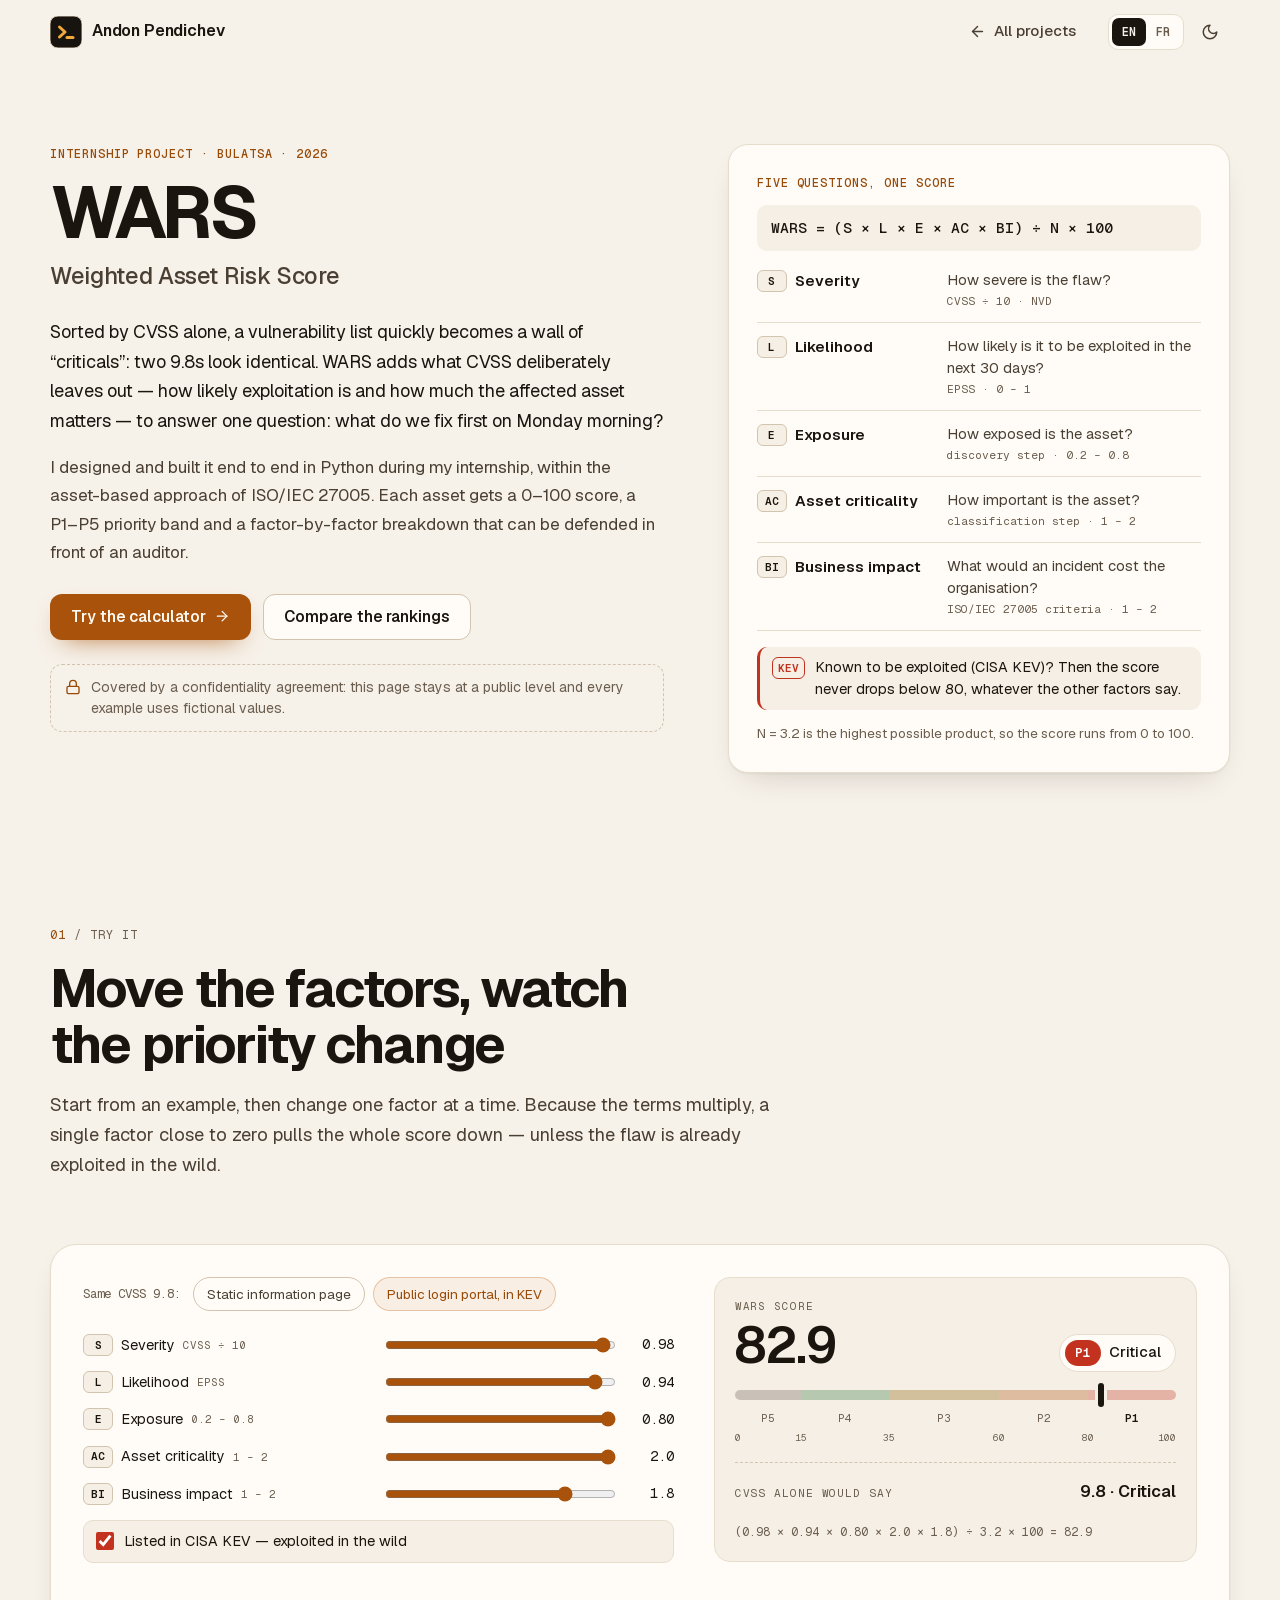
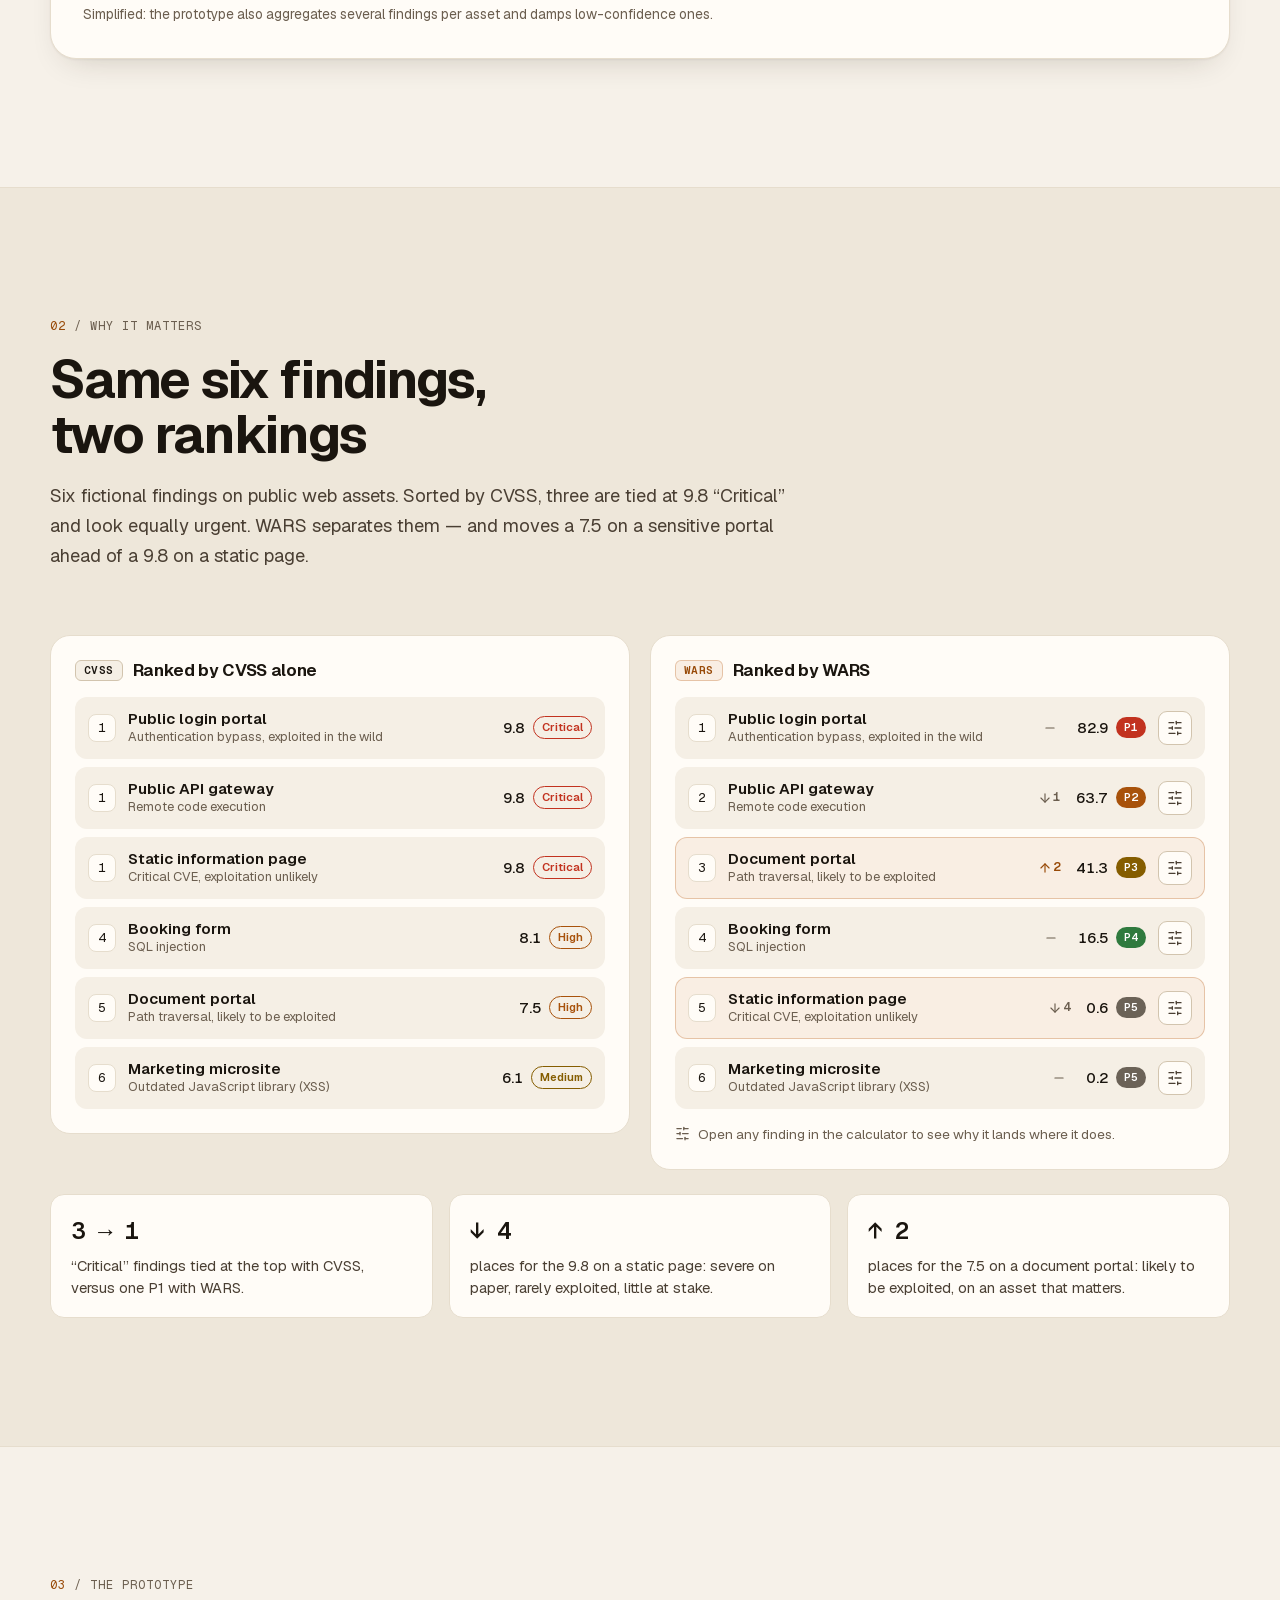
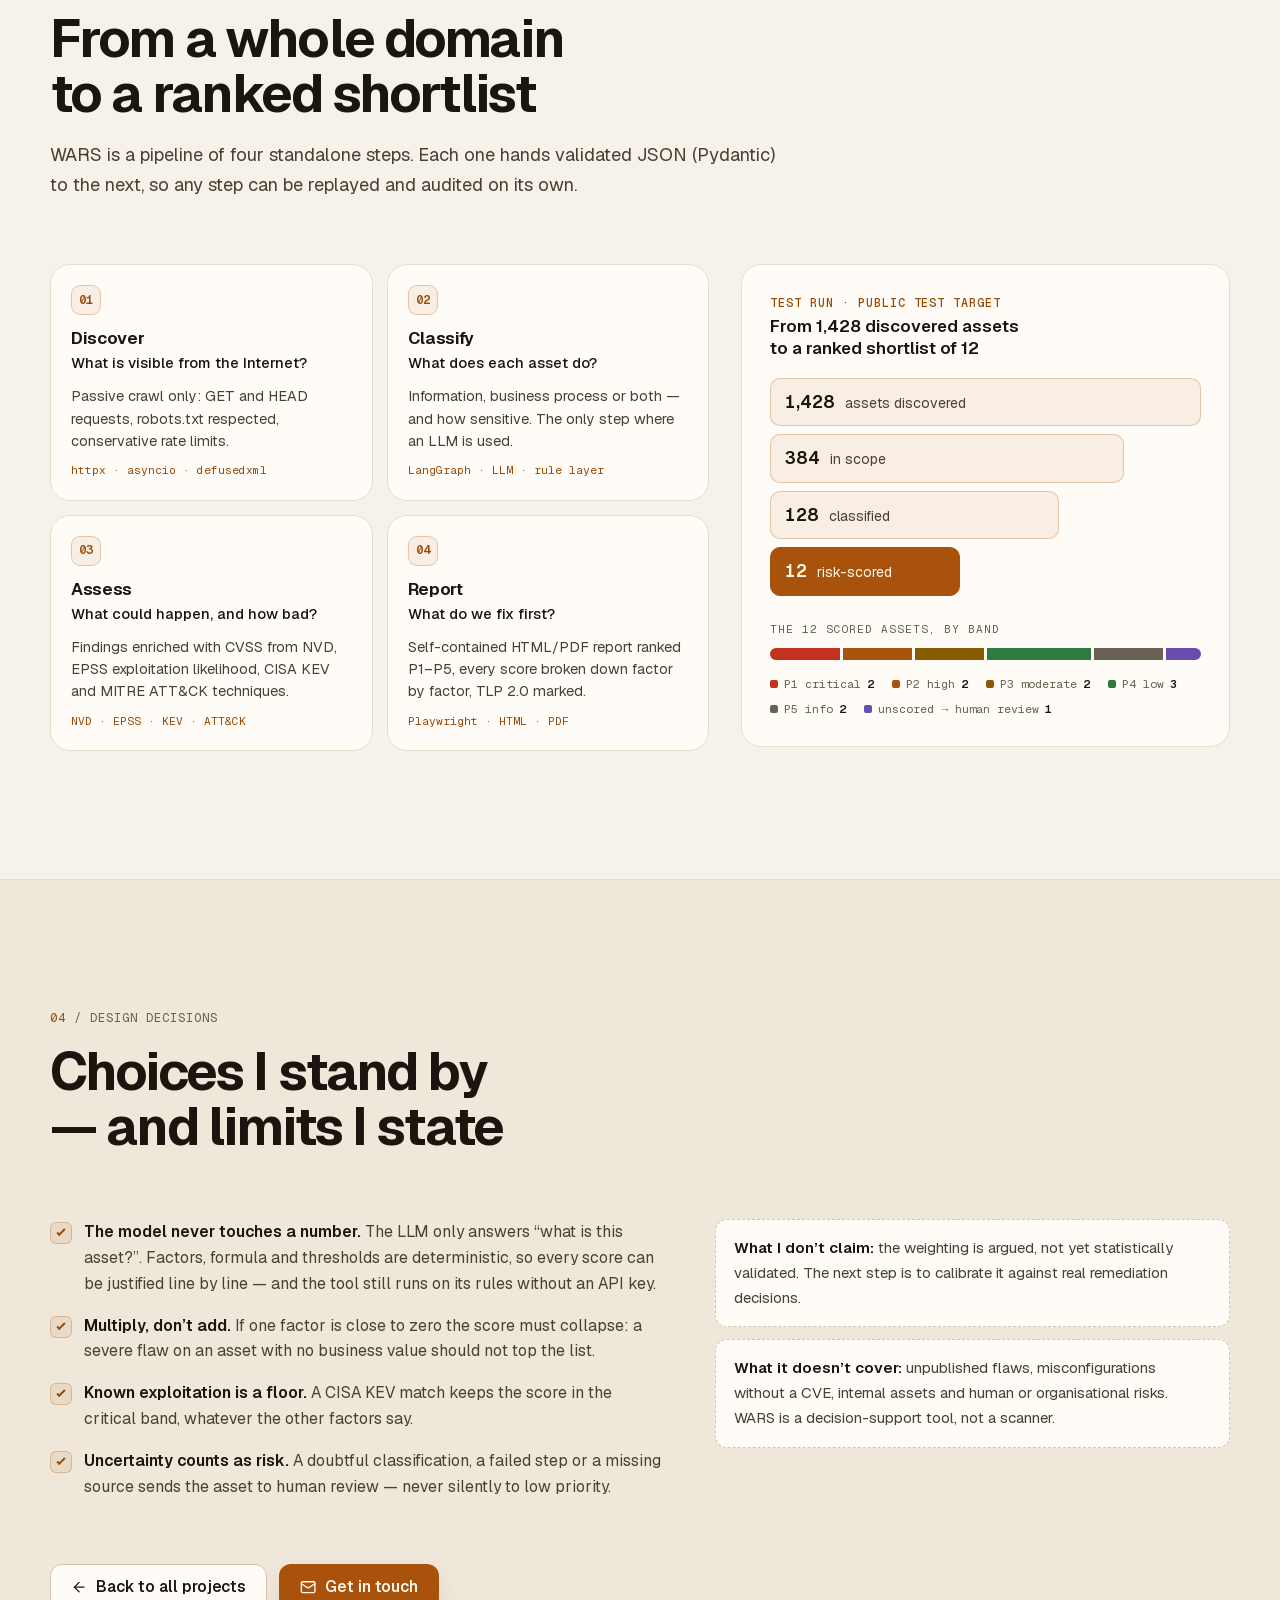
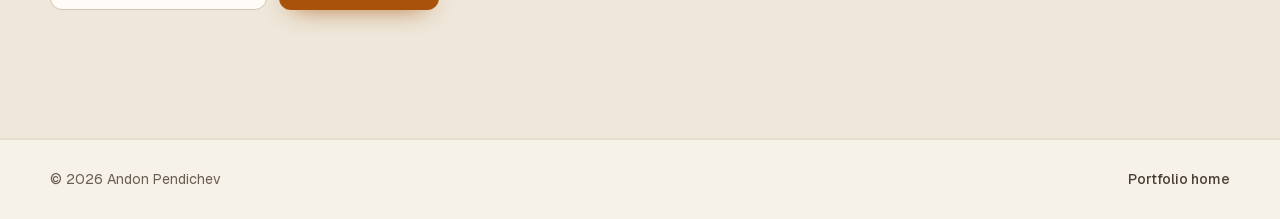
==== projects/wars/index.html @ cd7824d2 "Footer cleanup, archived first portfolio, interactive WARS demo - Footer: remove the "Hand-coded in " ====
<!DOCTYPE html>
<html lang="en">
<head>
  <meta charset="utf-8">
  <meta name="viewport" content="width=device-width, initial-scale=1">
  <meta http-equiv="Content-Security-Policy" content="default-src 'self'; script-src 'self'; style-src 'self'; img-src 'self' data:; font-src 'self'; connect-src 'self'; object-src 'none'; base-uri 'self'; form-action 'none'; upgrade-insecure-requests">
  <meta name="referrer" content="strict-origin-when-cross-origin">

  <title>WARS — Weighted Asset Risk Score · Andon Pendichev</title>
  <meta name="description" content="Interactive demo of WARS, a risk-based prioritisation prototype: CVSS, EPSS, CISA KEV and asset context combined into one 0–100 score and a P1–P5 priority.">
  <meta name="author" content="Andon Pendichev">
  <link rel="canonical" href="https://pendichev.github.io/Portfolio/projects/wars/">

  <meta property="og:type" content="website">
  <meta property="og:title" content="WARS — Weighted Asset Risk Score">
  <meta property="og:description" content="Which vulnerability do we fix first? Try the scoring model behind WARS, a risk-based prioritisation prototype.">
  <meta property="og:url" content="https://pendichev.github.io/Portfolio/projects/wars/">
  <meta property="og:image" content="https://pendichev.github.io/Portfolio/assets/img/og-image.jpg">
  <meta name="twitter:card" content="summary_large_image">

  <meta name="theme-color" content="#f6f1e9" media="(prefers-color-scheme: light)">
  <meta name="theme-color" content="#0e0c0a" media="(prefers-color-scheme: dark)">
  <link rel="icon" href="../../assets/img/favicon.svg" type="image/svg+xml">
  <link rel="icon" href="../../assets/img/favicon.ico" sizes="32x32">
  <link rel="apple-touch-icon" href="../../assets/img/apple-touch-icon.png">

  <link rel="preload" href="../../assets/fonts/geist-latin.woff2" as="font" type="font/woff2" crossorigin>
  <link rel="preload" href="../../assets/fonts/geist-mono-latin.woff2" as="font" type="font/woff2" crossorigin>
  <link rel="stylesheet" href="../../assets/css/main.css">
  <link rel="stylesheet" href="wars.css">

  <script src="../../assets/js/boot.js"></script>
  <script src="i18n.js" defer></script>
  <script src="wars.js" defer></script>
</head>
<body>
  <!-- Icon sprite (Lucide icons, ISC licence) -->
  <svg class="sprite" xmlns="http://www.w3.org/2000/svg" aria-hidden="true" focusable="false">
    <symbol id="i-arrow-left" viewBox="0 0 24 24"><path d="m12 19-7-7 7-7"/><path d="M19 12H5"/></symbol>
    <symbol id="i-arrow-right" viewBox="0 0 24 24"><path d="M5 12h14"/><path d="m12 5 7 7-7 7"/></symbol>
    <symbol id="i-arrow-up" viewBox="0 0 24 24"><path d="m5 12 7-7 7 7"/><path d="M12 19V5"/></symbol>
    <symbol id="i-arrow-down" viewBox="0 0 24 24"><path d="M12 5v14"/><path d="m19 12-7 7-7-7"/></symbol>
    <symbol id="i-minus" viewBox="0 0 24 24"><path d="M5 12h14"/></symbol>
    <symbol id="i-sun" viewBox="0 0 24 24"><circle cx="12" cy="12" r="4"/><path d="M12 2v2"/><path d="M12 20v2"/><path d="m4.93 4.93 1.41 1.41"/><path d="m17.66 17.66 1.41 1.41"/><path d="M2 12h2"/><path d="M20 12h2"/><path d="m6.34 17.66-1.41 1.41"/><path d="m19.07 4.93-1.41 1.41"/></symbol>
    <symbol id="i-moon" viewBox="0 0 24 24"><path d="M12 3a6 6 0 0 0 9 9 9 9 0 1 1-9-9Z"/></symbol>
    <symbol id="i-lock" viewBox="0 0 24 24"><rect width="18" height="11" x="3" y="11" rx="2"/><path d="M7 11V7a5 5 0 0 1 10 0v4"/></symbol>
    <symbol id="i-sliders" viewBox="0 0 24 24"><path d="M21 4h-7"/><path d="M10 4H3"/><path d="M21 12h-9"/><path d="M8 12H3"/><path d="M21 20h-5"/><path d="M12 20H3"/><path d="M14 2v4"/><path d="M8 10v4"/><path d="M16 18v4"/></symbol>
    <symbol id="i-mail" viewBox="0 0 24 24"><rect width="20" height="16" x="2" y="4" rx="2"/><path d="m22 7-8.97 5.7a1.94 1.94 0 0 1-2.06 0L2 7"/></symbol>
  </svg>

  <a class="skip-link" href="#main" data-i18n="a11y.skip">Skip to content</a>

  <header class="site-header" id="site-header">
    <div class="container header__inner">
      <a class="brand" href="../../" aria-label="Andon Pendichev — portfolio home" data-i18n-attr="aria-label:brand.aria">
        <svg class="brand__mark" viewBox="0 0 64 64" aria-hidden="true" focusable="false"><rect width="64" height="64" rx="16"/><path d="m19 22 11 10-11 10"/><path d="M34 43h12"/></svg>
        <span class="brand__name">Andon Pendichev</span>
      </a>
      <a class="back-link" href="../../#projects"><svg class="icon" aria-hidden="true"><use href="#i-arrow-left"/></svg><span data-i18n="nav.back">All projects</span></a>
      <div class="header__tools">
        <div class="lang-switch" role="group" aria-label="Language" data-i18n-attr="aria-label:tools.language">
          <button type="button" class="lang-switch__btn" data-set-lang="en" aria-pressed="true" lang="en" title="English">EN</button>
          <button type="button" class="lang-switch__btn" data-set-lang="fr" aria-pressed="false" lang="fr" title="Français">FR</button>
        </div>
        <button type="button" class="icon-btn theme-toggle" id="theme-toggle" aria-pressed="true" aria-label="Dark theme" data-i18n-attr="aria-label:tools.theme;title:tools.theme" title="Dark theme">
          <svg class="icon icon--sun" aria-hidden="true"><use href="#i-sun"/></svg>
          <svg class="icon icon--moon" aria-hidden="true"><use href="#i-moon"/></svg>
        </button>
      </div>
    </div>
  </header>

  <main id="main">

    <!-- ============================== INTRO ============================== -->
    <section class="w-hero" aria-labelledby="w-title">
      <div class="container w-hero__grid">
        <div class="w-hero__copy">
          <p class="w-kicker mono" data-i18n="hero.kicker">Internship project · BULATSA · 2026</p>
          <h1 class="w-hero__title" id="w-title">WARS <span class="w-hero__sub" data-i18n="hero.sub">Weighted Asset Risk Score</span></h1>
          <p class="w-hero__lead" data-i18n="hero.lead">Sorted by CVSS alone, a vulnerability list quickly becomes a wall of “criticals”: two 9.8s look identical. WARS adds what CVSS deliberately leaves out — how likely exploitation is and how much the affected asset matters — to answer one question: what do we fix first on Monday morning?</p>
          <p data-i18n="hero.text">I designed and built it end to end in Python during my internship, within the asset-based approach of ISO/IEC 27005. Each asset gets a 0–100 score, a P1–P5 priority band and a factor-by-factor breakdown that can be defended in front of an auditor.</p>
          <div class="w-hero__actions">
            <a class="btn btn--primary" href="#calculator"><span data-i18n="hero.cta1">Try the calculator</span><svg class="icon" aria-hidden="true"><use href="#i-arrow-right"/></svg></a>
            <a class="btn btn--ghost" href="#compare"><span data-i18n="hero.cta2">Compare the rankings</span></a>
          </div>
          <p class="w-note"><svg class="icon" aria-hidden="true"><use href="#i-lock"/></svg><span data-i18n="hero.note">Covered by a confidentiality agreement: this page stays at a public level and every example uses fictional values.</span></p>
        </div>

        <aside class="formula" aria-labelledby="formula-title">
          <p class="w-kicker mono" data-i18n="formula.kicker">Five questions, one score</p>
          <h2 class="formula__title" id="formula-title"><span class="mono">WARS = (S × L × E × AC × BI) ÷ N × 100</span></h2>
          <dl class="factors">
            <div class="factor"><dt><b class="mono">S</b> <span data-i18n="f.s">Severity</span></dt><dd><span data-i18n="f.s.q">How severe is the flaw?</span> <small class="mono" data-i18n="f.s.src">CVSS ÷ 10 · NVD</small></dd></div>
            <div class="factor"><dt><b class="mono">L</b> <span data-i18n="f.l">Likelihood</span></dt><dd><span data-i18n="f.l.q">How likely is it to be exploited in the next 30 days?</span> <small class="mono" data-i18n="f.l.src">EPSS · 0 – 1</small></dd></div>
            <div class="factor"><dt><b class="mono">E</b> <span data-i18n="f.e">Exposure</span></dt><dd><span data-i18n="f.e.q">How exposed is the asset?</span> <small class="mono" data-i18n="f.e.src">discovery step · 0.2 – 0.8</small></dd></div>
            <div class="factor"><dt><b class="mono">AC</b> <span data-i18n="f.ac">Asset criticality</span></dt><dd><span data-i18n="f.ac.q">How important is the asset?</span> <small class="mono" data-i18n="f.ac.src">classification step · 1 – 2</small></dd></div>
            <div class="factor"><dt><b class="mono">BI</b> <span data-i18n="f.bi">Business impact</span></dt><dd><span data-i18n="f.bi.q">What would an incident cost the organisation?</span> <small class="mono" data-i18n="f.bi.src">ISO/IEC 27005 criteria · 1 – 2</small></dd></div>
          </dl>
          <p class="formula__kev"><b class="mono">KEV</b> <span data-i18n="formula.kev">Known to be exploited (CISA KEV)? Then the score never drops below 80, whatever the other factors say.</span></p>
          <p class="formula__n" data-i18n="formula.n">N = 3.2 is the highest possible product, so the score runs from 0 to 100.</p>
        </aside>
      </div>
    </section>

    <!-- ============================== CALCULATOR ============================== -->
    <section class="section" id="calculator" aria-labelledby="calc-title">
      <div class="container">
        <header class="section-head">
          <p class="section-head__index mono"><span>01</span> / <span data-i18n="calc.index">Try it</span></p>
          <h2 class="section-head__title" id="calc-title" data-i18n="calc.title">Move the factors, watch the priority change</h2>
          <p class="section-head__lead" data-i18n="calc.lead">Start from an example, then change one factor at a time. Because the terms multiply, a single factor close to zero pulls the whole score down — unless the flaw is already exploited in the wild.</p>
        </header>

        <form class="calc" id="wars-calc" aria-labelledby="calc-title">
          <div class="calc__inputs">
            <div class="calc__presets" role="group" aria-label="Examples" data-i18n-attr="aria-label:calc.presets">
              <span class="calc__presets-label mono" data-i18n="calc.same">Same CVSS 9.8:</span>
              <button type="button" class="preset" data-preset="static" aria-pressed="false" data-i18n="calc.preset1">Static information page</button>
              <button type="button" class="preset" data-preset="portal" aria-pressed="true" data-i18n="calc.preset2">Public login portal, in KEV</button>
            </div>

            <div class="calc__rows">
              <div class="calc__row">
                <label for="f-s"><b class="mono">S</b> <span data-i18n="f.s">Severity</span> <small class="mono" data-i18n="calc.s.hint">CVSS ÷ 10</small></label>
                <input type="range" id="f-s" name="s" min="0" max="1" step="0.01" value="0.98">
                <output class="mono" for="f-s" id="o-s">0.98</output>
              </div>
              <div class="calc__row">
                <label for="f-l"><b class="mono">L</b> <span data-i18n="f.l">Likelihood</span> <small class="mono">EPSS</small></label>
                <input type="range" id="f-l" name="l" min="0" max="1" step="0.01" value="0.94">
                <output class="mono" for="f-l" id="o-l">0.94</output>
              </div>
              <div class="calc__row">
                <label for="f-e"><b class="mono">E</b> <span data-i18n="f.e">Exposure</span> <small class="mono" data-i18n="calc.e.hint">0.2 – 0.8</small></label>
                <input type="range" id="f-e" name="e" min="0.2" max="0.8" step="0.05" value="0.8">
                <output class="mono" for="f-e" id="o-e">0.80</output>
              </div>
              <div class="calc__row">
                <label for="f-ac"><b class="mono">AC</b> <span data-i18n="f.ac">Asset criticality</span> <small class="mono">1 – 2</small></label>
                <input type="range" id="f-ac" name="ac" min="1" max="2" step="0.1" value="2">
                <output class="mono" for="f-ac" id="o-ac">2.0</output>
              </div>
              <div class="calc__row">
                <label for="f-bi"><b class="mono">BI</b> <span data-i18n="f.bi">Business impact</span> <small class="mono">1 – 2</small></label>
                <input type="range" id="f-bi" name="bi" min="1" max="2" step="0.1" value="1.8">
                <output class="mono" for="f-bi" id="o-bi">1.8</output>
              </div>
              <label class="calc__kev" for="f-kev">
                <input type="checkbox" id="f-kev" name="kev" checked>
                <span data-i18n="calc.kev">Listed in CISA KEV — exploited in the wild</span>
              </label>
            </div>
          </div>

          <div class="calc__result" data-band="p1" id="calc-result">
            <div class="calc__top">
              <div class="calc__score">
                <span class="mono" data-i18n="calc.score">WARS score</span>
                <output class="calc__value" id="wars-score" for="f-s f-l f-e f-ac f-bi f-kev">82.9</output>
              </div>
              <div class="calc__band"><strong class="mono" id="wars-band">P1</strong><span id="wars-band-name">Critical</span></div>
            </div>

            <div class="scale" aria-hidden="true">
              <div class="scale__track">
                <span class="scale__zone scale__zone--p5"></span><span class="scale__zone scale__zone--p4"></span><span class="scale__zone scale__zone--p3"></span><span class="scale__zone scale__zone--p2"></span><span class="scale__zone scale__zone--p1"></span>
                <span class="scale__marker" id="wars-marker"></span>
              </div>
              <div class="scale__labels mono">
                <span class="scale__label scale__label--p5">P5</span><span class="scale__label scale__label--p4">P4</span><span class="scale__label scale__label--p3">P3</span><span class="scale__label scale__label--p2">P2</span><span class="scale__label scale__label--p1">P1</span>
              </div>
              <div class="scale__ticks mono"><span>0</span><span>15</span><span>35</span><span>60</span><span>80</span><span>100</span></div>
            </div>

            <p class="calc__floor" id="kev-floor" hidden><b class="mono">KEV</b> <span data-i18n="calc.floor">Known exploitation sets a floor: without it, this finding would score <span class="mono" id="wars-raw">0.6</span>.</span></p>

            <div class="calc__cvss">
              <p class="calc__cvss-label mono" data-i18n="calc.cvss">CVSS alone would say</p>
              <p class="calc__cvss-value"><span class="num" id="cvss-value">9.8</span> · <span id="cvss-sev">Critical</span></p>
            </div>

            <p class="calc__formula mono" id="wars-product">(0.98 × 0.94 × 0.80 × 2.0 × 1.8) ÷ 3.2 × 100</p>
          </div>
          <p class="calc__note" data-i18n="calc.note">Simplified: the prototype also aggregates several findings per asset and damps low-confidence ones.</p>
          <p class="visually-hidden" role="status" id="calc-status"></p>
        </form>
      </div>
    </section>

    <!-- ============================== COMPARISON ============================== -->
    <section class="section section--alt" id="compare" aria-labelledby="compare-title">
      <div class="container">
        <header class="section-head">
          <p class="section-head__index mono"><span>02</span> / <span data-i18n="compare.index">Why it matters</span></p>
          <h2 class="section-head__title" id="compare-title" data-i18n="compare.title">Same six findings, two rankings</h2>
          <p class="section-head__lead" data-i18n="compare.lead">Six fictional findings on public web assets. Sorted by CVSS, three are tied at 9.8 “Critical” and look equally urgent. WARS separates them — and moves a 7.5 on a sensitive portal ahead of a 9.8 on a static page.</p>
        </header>

        <div class="compare">
          <div class="rank">
            <h3 class="rank__title"><span class="mono">CVSS</span> <span data-i18n="compare.cvss">Ranked by CVSS alone</span></h3>
            <ol class="rank__list">
              <li class="rank__item"><span class="rank__pos mono">1</span><span class="rank__name"><b data-i18n="x1.asset">Public login portal</b><small data-i18n="x1.flaw">Authentication bypass, exploited in the wild</small></span><span class="rank__val"><span class="num" data-num="9.8">9.8</span> <span class="sev sev--critical" data-i18n="sev.critical">Critical</span></span></li>
              <li class="rank__item"><span class="rank__pos mono">1</span><span class="rank__name"><b data-i18n="x2.asset">Public API gateway</b><small data-i18n="x2.flaw">Remote code execution</small></span><span class="rank__val"><span class="num" data-num="9.8">9.8</span> <span class="sev sev--critical" data-i18n="sev.critical">Critical</span></span></li>
              <li class="rank__item"><span class="rank__pos mono">1</span><span class="rank__name"><b data-i18n="x3.asset">Static information page</b><small data-i18n="x3.flaw">Critical CVE, exploitation unlikely</small></span><span class="rank__val"><span class="num" data-num="9.8">9.8</span> <span class="sev sev--critical" data-i18n="sev.critical">Critical</span></span></li>
              <li class="rank__item"><span class="rank__pos mono">4</span><span class="rank__name"><b data-i18n="x5.asset">Booking form</b><small data-i18n="x5.flaw">SQL injection</small></span><span class="rank__val"><span class="num" data-num="8.1">8.1</span> <span class="sev sev--high" data-i18n="sev.high">High</span></span></li>
              <li class="rank__item"><span class="rank__pos mono">5</span><span class="rank__name"><b data-i18n="x4.asset">Document portal</b><small data-i18n="x4.flaw">Path traversal, likely to be exploited</small></span><span class="rank__val"><span class="num" data-num="7.5">7.5</span> <span class="sev sev--high" data-i18n="sev.high">High</span></span></li>
              <li class="rank__item"><span class="rank__pos mono">6</span><span class="rank__name"><b data-i18n="x6.asset">Marketing microsite</b><small data-i18n="x6.flaw">Outdated JavaScript library (XSS)</small></span><span class="rank__val"><span class="num" data-num="6.1">6.1</span> <span class="sev sev--medium" data-i18n="sev.medium">Medium</span></span></li>
            </ol>
          </div>

          <div class="rank rank--wars">
            <h3 class="rank__title"><span class="mono">WARS</span> <span data-i18n="compare.wars">Ranked by WARS</span></h3>
            <ol class="rank__list">
              <li class="rank__item">
                <span class="rank__pos mono">1</span>
                <span class="rank__name"><b data-i18n="x1.asset">Public login portal</b><small data-i18n="x1.flaw">Authentication bypass, exploited in the wild</small></span>
                <span class="move move--same" role="img" aria-label="Same rank as with CVSS" data-i18n-attr="aria-label:move.same"><svg class="icon" aria-hidden="true"><use href="#i-minus"/></svg></span>
                <span class="rank__val"><span class="num" data-num="82.9">82.9</span> <span class="band band--p1">P1</span></span>
                <button type="button" class="try" data-example="x1" data-s="0.98" data-l="0.94" data-e="0.8" data-ac="2" data-bi="1.8" data-kev="true" aria-label="Load “Public login portal” into the calculator" data-i18n-attr="aria-label:x1.try"><svg class="icon" aria-hidden="true"><use href="#i-sliders"/></svg></button>
              </li>
              <li class="rank__item">
                <span class="rank__pos mono">2</span>
                <span class="rank__name"><b data-i18n="x2.asset">Public API gateway</b><small data-i18n="x2.flaw">Remote code execution</small></span>
                <span class="move move--down" role="img" aria-label="Down 1 place" data-i18n-attr="aria-label:move.down1"><svg class="icon" aria-hidden="true"><use href="#i-arrow-down"/></svg>1</span>
                <span class="rank__val"><span class="num" data-num="63.7">63.7</span> <span class="band band--p2">P2</span></span>
                <button type="button" class="try" data-example="x2" data-s="0.98" data-l="0.85" data-e="0.8" data-ac="1.8" data-bi="1.7" data-kev="false" aria-label="Load “Public API gateway” into the calculator" data-i18n-attr="aria-label:x2.try"><svg class="icon" aria-hidden="true"><use href="#i-sliders"/></svg></button>
              </li>
              <li class="rank__item rank__item--up">
                <span class="rank__pos mono">3</span>
                <span class="rank__name"><b data-i18n="x4.asset">Document portal</b><small data-i18n="x4.flaw">Path traversal, likely to be exploited</small></span>
                <span class="move move--up" role="img" aria-label="Up 2 places" data-i18n-attr="aria-label:move.up2"><svg class="icon" aria-hidden="true"><use href="#i-arrow-up"/></svg>2</span>
                <span class="rank__val"><span class="num" data-num="41.3">41.3</span> <span class="band band--p3">P3</span></span>
                <button type="button" class="try" data-example="x4" data-s="0.75" data-l="0.72" data-e="0.8" data-ac="1.8" data-bi="1.7" data-kev="false" aria-label="Load “Document portal” into the calculator" data-i18n-attr="aria-label:x4.try"><svg class="icon" aria-hidden="true"><use href="#i-sliders"/></svg></button>
              </li>
              <li class="rank__item">
                <span class="rank__pos mono">4</span>
                <span class="rank__name"><b data-i18n="x5.asset">Booking form</b><small data-i18n="x5.flaw">SQL injection</small></span>
                <span class="move move--same" role="img" aria-label="Same rank as with CVSS" data-i18n-attr="aria-label:move.same"><svg class="icon" aria-hidden="true"><use href="#i-minus"/></svg></span>
                <span class="rank__val"><span class="num" data-num="16.5">16.5</span> <span class="band band--p4">P4</span></span>
                <button type="button" class="try" data-example="x5" data-s="0.81" data-l="0.4" data-e="0.6" data-ac="1.7" data-bi="1.6" data-kev="false" aria-label="Load “Booking form” into the calculator" data-i18n-attr="aria-label:x5.try"><svg class="icon" aria-hidden="true"><use href="#i-sliders"/></svg></button>
              </li>
              <li class="rank__item rank__item--down">
                <span class="rank__pos mono">5</span>
                <span class="rank__name"><b data-i18n="x3.asset">Static information page</b><small data-i18n="x3.flaw">Critical CVE, exploitation unlikely</small></span>
                <span class="move move--down" role="img" aria-label="Down 4 places" data-i18n-attr="aria-label:move.down4"><svg class="icon" aria-hidden="true"><use href="#i-arrow-down"/></svg>4</span>
                <span class="rank__val"><span class="num" data-num="0.6">0.6</span> <span class="band band--p5">P5</span></span>
                <button type="button" class="try" data-example="x3" data-s="0.98" data-l="0.05" data-e="0.4" data-ac="1" data-bi="1" data-kev="false" aria-label="Load “Static information page” into the calculator" data-i18n-attr="aria-label:x3.try"><svg class="icon" aria-hidden="true"><use href="#i-sliders"/></svg></button>
              </li>
              <li class="rank__item">
                <span class="rank__pos mono">6</span>
                <span class="rank__name"><b data-i18n="x6.asset">Marketing microsite</b><small data-i18n="x6.flaw">Outdated JavaScript library (XSS)</small></span>
                <span class="move move--same" role="img" aria-label="Same rank as with CVSS" data-i18n-attr="aria-label:move.same"><svg class="icon" aria-hidden="true"><use href="#i-minus"/></svg></span>
                <span class="rank__val"><span class="num" data-num="0.2">0.2</span> <span class="band band--p5">P5</span></span>
                <button type="button" class="try" data-example="x6" data-s="0.61" data-l="0.02" data-e="0.4" data-ac="1" data-bi="1.1" data-kev="false" aria-label="Load “Marketing microsite” into the calculator" data-i18n-attr="aria-label:x6.try"><svg class="icon" aria-hidden="true"><use href="#i-sliders"/></svg></button>
              </li>
            </ol>
            <p class="rank__hint"><svg class="icon" aria-hidden="true"><use href="#i-sliders"/></svg><span data-i18n="compare.hint">Open any finding in the calculator to see why it lands where it does.</span></p>
          </div>
        </div>

        <ul class="takeaways">
          <li><strong class="mono">3 → 1</strong><span data-i18n="take.1">“Critical” findings tied at the top with CVSS, versus one P1 with WARS.</span></li>
          <li><strong class="mono">↓ 4</strong><span data-i18n="take.2">places for the 9.8 on a static page: severe on paper, rarely exploited, little at stake.</span></li>
          <li><strong class="mono">↑ 2</strong><span data-i18n="take.3">places for the 7.5 on a document portal: likely to be exploited, on an asset that matters.</span></li>
        </ul>
      </div>
    </section>

    <!-- ============================== PROTOTYPE ============================== -->
    <section class="section" id="prototype" aria-labelledby="proto-title">
      <div class="container">
        <header class="section-head">
          <p class="section-head__index mono"><span>03</span> / <span data-i18n="proto.index">The prototype</span></p>
          <h2 class="section-head__title" id="proto-title" data-i18n="proto.title">From a whole domain to a ranked shortlist</h2>
          <p class="section-head__lead" data-i18n="proto.lead">WARS is a pipeline of four standalone steps. Each one hands validated JSON (Pydantic) to the next, so any step can be replayed and audited on its own.</p>
        </header>

        <div class="proto">
          <ol class="pipeline">
            <li class="pipeline__step">
              <span class="pipeline__num mono">01</span>
              <h3 class="pipeline__name" data-i18n="pipe1.name">Discover</h3>
              <p class="pipeline__q" data-i18n="pipe1.q">What is visible from the Internet?</p>
              <p data-i18n="pipe1.text">Passive crawl only: GET and HEAD requests, robots.txt respected, conservative rate limits.</p>
              <p class="pipeline__tech mono">httpx · asyncio · defusedxml</p>
            </li>
            <li class="pipeline__step">
              <span class="pipeline__num mono">02</span>
              <h3 class="pipeline__name" data-i18n="pipe2.name">Classify</h3>
              <p class="pipeline__q" data-i18n="pipe2.q">What does each asset do?</p>
              <p data-i18n="pipe2.text">Information, business process or both — and how sensitive. The only step where an LLM is used.</p>
              <p class="pipeline__tech mono" data-i18n="pipe2.tech">LangGraph · LLM · rule layer</p>
            </li>
            <li class="pipeline__step">
              <span class="pipeline__num mono">03</span>
              <h3 class="pipeline__name" data-i18n="pipe3.name">Assess</h3>
              <p class="pipeline__q" data-i18n="pipe3.q">What could happen, and how bad?</p>
              <p data-i18n="pipe3.text">Findings enriched with CVSS from NVD, EPSS exploitation likelihood, CISA KEV and MITRE ATT&amp;CK techniques.</p>
              <p class="pipeline__tech mono">NVD · EPSS · KEV · ATT&amp;CK</p>
            </li>
            <li class="pipeline__step">
              <span class="pipeline__num mono">04</span>
              <h3 class="pipeline__name" data-i18n="pipe4.name">Report</h3>
              <p class="pipeline__q" data-i18n="pipe4.q">What do we fix first?</p>
              <p data-i18n="pipe4.text">Self-contained HTML/PDF report ranked P1–P5, every score broken down factor by factor, TLP 2.0 marked.</p>
              <p class="pipeline__tech mono">Playwright · HTML · PDF</p>
            </li>
          </ol>

          <figure class="funnel-card" aria-labelledby="funnel-caption">
            <figcaption id="funnel-caption">
              <span class="w-kicker mono" data-i18n="funnel.kicker">Test run · public test target</span>
              <span class="funnel-card__title" data-i18n="funnel.title">From 1,428 discovered assets to a ranked shortlist of 12</span>
            </figcaption>
            <ol class="funnel">
              <li class="funnel__step funnel__step--1"><strong class="num" data-num="1428" data-digits="0">1,428</strong><span data-i18n="funnel.s1">assets discovered</span></li>
              <li class="funnel__step funnel__step--2"><strong class="num">384</strong><span data-i18n="funnel.s2">in scope</span></li>
              <li class="funnel__step funnel__step--3"><strong class="num">128</strong><span data-i18n="funnel.s3">classified</span></li>
              <li class="funnel__step funnel__step--4"><strong class="num">12</strong><span data-i18n="funnel.s4">risk-scored</span></li>
            </ol>
            <div class="bands">
              <p class="bands__title mono" data-i18n="bands.title">The 12 scored assets, by band</p>
              <div class="bands__bar" aria-hidden="true">
                <span class="band-seg band-seg--p1 g2"></span><span class="band-seg band-seg--p2 g2"></span><span class="band-seg band-seg--p3 g2"></span><span class="band-seg band-seg--p4 g3"></span><span class="band-seg band-seg--p5 g2"></span><span class="band-seg band-seg--pu g1"></span>
              </div>
              <ul class="bands__legend mono">
                <li><i class="band-dot band-dot--p1"></i><span data-i18n="bands.p1">P1 critical</span> <b>2</b></li>
                <li><i class="band-dot band-dot--p2"></i><span data-i18n="bands.p2">P2 high</span> <b>2</b></li>
                <li><i class="band-dot band-dot--p3"></i><span data-i18n="bands.p3">P3 moderate</span> <b>2</b></li>
                <li><i class="band-dot band-dot--p4"></i><span data-i18n="bands.p4">P4 low</span> <b>3</b></li>
                <li><i class="band-dot band-dot--p5"></i><span data-i18n="bands.p5">P5 info</span> <b>2</b></li>
                <li><i class="band-dot band-dot--pu"></i><span data-i18n="bands.pu">unscored → human review</span> <b>1</b></li>
              </ul>
            </div>
          </figure>
        </div>
      </div>
    </section>

    <!-- ============================== PRINCIPLES ============================== -->
    <section class="section section--alt" id="principles" aria-labelledby="principles-title">
      <div class="container">
        <header class="section-head">
          <p class="section-head__index mono"><span>04</span> / <span data-i18n="pr.index">Design decisions</span></p>
          <h2 class="section-head__title" id="principles-title" data-i18n="pr.title">Choices I stand by — and limits I state</h2>
        </header>

        <div class="principles">
          <ul class="principles__list">
            <li data-i18n="principles.1"><strong>The model never touches a number.</strong> The LLM only answers “what is this asset?”. Factors, formula and thresholds are deterministic, so every score can be justified line by line — and the tool still runs on its rules without an API key.</li>
            <li data-i18n="principles.2"><strong>Multiply, don’t add.</strong> If one factor is close to zero the score must collapse: a severe flaw on an asset with no business value should not top the list.</li>
            <li data-i18n="principles.3"><strong>Known exploitation is a floor.</strong> A CISA KEV match keeps the score in the critical band, whatever the other factors say.</li>
            <li data-i18n="principles.4"><strong>Uncertainty counts as risk.</strong> A doubtful classification, a failed step or a missing source sends the asset to human review — never silently to low priority.</li>
          </ul>
          <div class="limits">
            <p class="limits__item" data-i18n="principles.limit"><strong>What I don’t claim:</strong> the weighting is argued, not yet statistically validated. The next step is to calibrate it against real remediation decisions.</p>
            <p class="limits__item" data-i18n="principles.scope"><strong>What it doesn’t cover:</strong> unpublished flaws, misconfigurations without a CVE, internal assets and human or organisational risks. WARS is a decision-support tool, not a scanner.</p>
          </div>
        </div>

        <div class="w-end">
          <a class="btn btn--ghost" href="../../#projects"><svg class="icon" aria-hidden="true"><use href="#i-arrow-left"/></svg><span data-i18n="end.back">Back to all projects</span></a>
          <a class="btn btn--primary" href="../../#contact"><svg class="icon" aria-hidden="true"><use href="#i-mail"/></svg><span data-i18n="end.contact">Get in touch</span></a>
        </div>
      </div>
    </section>
  </main>

  <footer class="site-footer">
    <div class="container footer__inner">
      <p>© <span id="year">2026</span> Andon Pendichev</p>
      <a class="footer__top" href="../../"><span data-i18n="footer.home">Portfolio home</span></a>
    </div>
  </footer>
</body>
</html>
---- assets/css/main.css ----
/* ==========================================================================
   Andon Pendichev — portfolio
   Plain CSS, no build step. Sections follow the order of index.html.
   ========================================================================== */

/* ---------- Fonts (self-hosted, SIL OFL 1.1 — see assets/fonts/OFL.txt) --- */

@font-face {
  font-family: "Geist";
  font-style: normal;
  font-weight: 300 800;
  font-display: swap;
  src: url("../fonts/geist-latin-ext.woff2") format("woff2");
  unicode-range: U+0100-02BA, U+02BD-02C5, U+02C7-02CC, U+02CE-02D7, U+02DD-02FF, U+0304, U+0308, U+0329, U+1D00-1DBF, U+1E00-1E9F, U+1EF2-1EFF, U+2020, U+20A0-20AB, U+20AD-20C0, U+2113, U+2C60-2C7F, U+A720-A7FF;
}
@font-face {
  font-family: "Geist";
  font-style: normal;
  font-weight: 300 800;
  font-display: swap;
  src: url("../fonts/geist-latin.woff2") format("woff2");
  unicode-range: U+0000-00FF, U+0131, U+0152-0153, U+02BB-02BC, U+02C6, U+02DA, U+02DC, U+0304, U+0308, U+0329, U+2000-206F, U+20AC, U+2122, U+2191, U+2193, U+2212, U+2215, U+FEFF, U+FFFD;
}
@font-face {
  font-family: "Geist Mono";
  font-style: normal;
  font-weight: 400 600;
  font-display: swap;
  src: url("../fonts/geist-mono-latin-ext.woff2") format("woff2");
  unicode-range: U+0100-02BA, U+02BD-02C5, U+02C7-02CC, U+02CE-02D7, U+02DD-02FF, U+0304, U+0308, U+0329, U+1D00-1DBF, U+1E00-1E9F, U+1EF2-1EFF, U+2020, U+20A0-20AB, U+20AD-20C0, U+2113, U+2C60-2C7F, U+A720-A7FF;
}
@font-face {
  font-family: "Geist Mono";
  font-style: normal;
  font-weight: 400 600;
  font-display: swap;
  src: url("../fonts/geist-mono-latin.woff2") format("woff2");
  unicode-range: U+0000-00FF, U+0131, U+0152-0153, U+02BB-02BC, U+02C6, U+02DA, U+02DC, U+0304, U+0308, U+0329, U+2000-206F, U+20AC, U+2122, U+2191, U+2193, U+2212, U+2215, U+FEFF, U+FFFD;
}

/* ---------- Design tokens ------------------------------------------------ */

:root {
  --font-sans: "Geist", ui-sans-serif, system-ui, -apple-system, "Segoe UI", Roboto, "Helvetica Neue", Arial, sans-serif;
  --font-mono: "Geist Mono", ui-monospace, "SF Mono", SFMono-Regular, Menlo, Consolas, "Liberation Mono", monospace;

  --container: 1180px;
  --gutter: clamp(16px, 4vw, 32px);
  --section-y: clamp(80px, 10vw, 128px);
  --header-h: 64px;
  --radius-sm: 10px;
  --radius: 14px;
  --radius-lg: 20px;
  --radius-xl: 26px;
  --ease: cubic-bezier(.2, .7, .2, 1);

  /* Palette "Runway": amber airfield lighting on warm black / warm paper. */

  /* Logo mark: same in both themes */
  --mark-bg: #17130f;
  --mark-fg: #f2a93b;

  /* Light theme (default) */
  color-scheme: light;
  --bg: #f6f1e9;
  --bg-alt: #eee7da;
  --surface: #fffcf7;
  --surface-2: #f5efe5;
  --surface-3: #e8dfd0;
  --line: #e6ddcd;
  --line-strong: #d2c4ae;
  --text: #1a150f;
  --text-2: #4a3f33;
  --text-3: #6b5e4f;
  --accent: #a8520b;
  --accent-hover: #8c440a;
  --accent-ink: #fffaf2;
  --accent-text: #984a08;
  --accent-soft: rgba(180, 83, 9, .08);
  --accent-line: rgba(180, 83, 9, .28);
  --glow: rgba(217, 119, 6, .15);
  --grid: rgba(26, 21, 15, .05);
  --header-bg: rgba(246, 241, 233, .9);
  --shadow-sm: 0 1px 2px rgba(41, 28, 12, .06);
  --shadow: 0 1px 2px rgba(41, 28, 12, .05), 0 14px 34px -18px rgba(41, 28, 12, .24);
  --shadow-lg: 0 34px 70px -30px rgba(41, 28, 12, .45);

  --p1: #c2321f;
  --p2: #a8520b;
  --p3: #855d00;
  --p4: #2f7a3e;
  --p5: #6b6257;
  --pu: #6a4bb0;
  --band-ink: #ffffff;

  --cyber-fg: #984a08;  --cyber-bg: rgba(180, 83, 9, .09);
  --net-fg: #1f5c96;    --net-bg: rgba(31, 92, 150, .08);
  --tel-fg: #9b3b54;    --tel-bg: rgba(155, 59, 84, .08);
  --dev-fg: #3f6c35;    --dev-bg: rgba(63, 108, 53, .09);
}

@media (prefers-color-scheme: dark) {
  :root:not([data-theme="light"]) {
    color-scheme: dark;
    --bg: #0e0c0a;
    --bg-alt: #12100d;
    --surface: #17130f;
    --surface-2: #1d1914;
    --surface-3: #28221b;
    --line: #29231c;
    --line-strong: #3b3329;
    --text: #f4ede3;
    --text-2: #c9bcaa;
    --text-3: #9c8f7d;
    --accent: #f2a93b;
    --accent-hover: #f8c06a;
    --accent-ink: #1c1206;
    --accent-text: #f4b24f;
    --accent-soft: rgba(242, 169, 59, .10);
    --accent-line: rgba(242, 169, 59, .32);
    --glow: rgba(242, 169, 59, .11);
    --grid: rgba(244, 237, 227, .045);
    --header-bg: rgba(14, 12, 10, .88);
    --shadow-sm: 0 1px 2px rgba(0, 0, 0, .35);
    --shadow: 0 1px 2px rgba(0, 0, 0, .3), 0 18px 40px -22px rgba(0, 0, 0, .7);
    --shadow-lg: 0 40px 80px -30px rgba(0, 0, 0, .8);
    --p1: #ff6b57;
    --p2: #ff9a4d;
    --p3: #f2c14e;
    --p4: #7fc58c;
    --p5: #a59b8e;
    --pu: #b69ad9;
    --band-ink: #0e0c0a;
    --cyber-fg: #f4b24f;  --cyber-bg: rgba(242, 169, 59, .12);
    --net-fg: #93b8dc;    --net-bg: rgba(147, 184, 220, .12);
    --tel-fg: #e0a7ad;    --tel-bg: rgba(224, 167, 173, .12);
    --dev-fg: #abc99c;    --dev-bg: rgba(171, 201, 156, .12);
  }
}

:root[data-theme="dark"] {
  color-scheme: dark;
  --bg: #0e0c0a;
  --bg-alt: #12100d;
  --surface: #17130f;
  --surface-2: #1d1914;
  --surface-3: #28221b;
  --line: #29231c;
  --line-strong: #3b3329;
  --text: #f4ede3;
  --text-2: #c9bcaa;
  --text-3: #9c8f7d;
  --accent: #f2a93b;
  --accent-hover: #f8c06a;
  --accent-ink: #1c1206;
  --accent-text: #f4b24f;
  --accent-soft: rgba(242, 169, 59, .10);
  --accent-line: rgba(242, 169, 59, .32);
  --glow: rgba(242, 169, 59, .11);
  --grid: rgba(244, 237, 227, .045);
  --header-bg: rgba(14, 12, 10, .88);
  --shadow-sm: 0 1px 2px rgba(0, 0, 0, .35);
  --shadow: 0 1px 2px rgba(0, 0, 0, .3), 0 18px 40px -22px rgba(0, 0, 0, .7);
  --shadow-lg: 0 40px 80px -30px rgba(0, 0, 0, .8);
  --p1: #ff6b57;
  --p2: #ff9a4d;
  --p3: #f2c14e;
  --p4: #7fc58c;
  --p5: #a59b8e;
  --pu: #b69ad9;
  --band-ink: #0e0c0a;
  --cyber-fg: #f4b24f;  --cyber-bg: rgba(242, 169, 59, .12);
  --net-fg: #93b8dc;    --net-bg: rgba(147, 184, 220, .12);
  --tel-fg: #e0a7ad;    --tel-bg: rgba(224, 167, 173, .12);
  --dev-fg: #abc99c;    --dev-bg: rgba(171, 201, 156, .12);
}

/* ---------- Base --------------------------------------------------------- */

*,
*::before,
*::after { box-sizing: border-box; }

html {
  -webkit-text-size-adjust: 100%;
  text-size-adjust: 100%;
  scroll-behavior: smooth;
  scroll-padding-top: calc(var(--header-h) + 12px);
}

body {
  margin: 0;
  min-height: 100vh;
  background: var(--bg);
  color: var(--text-2);
  font-family: var(--font-sans);
  font-size: 1.0625rem;
  line-height: 1.65;
  -webkit-font-smoothing: antialiased;
  -moz-osx-font-smoothing: grayscale;
  text-rendering: optimizeLegibility;
  overflow-x: hidden;
}

/* Hidden until French strings are applied, so French visitors never see an English flash. */
html.i18n-pending body { visibility: hidden; }

img, svg, video { display: block; max-width: 100%; }
img { height: auto; }
a { color: inherit; text-decoration: none; }
p { margin: 0 0 1em; }
h1, h2, h3, h4 {
  margin: 0;
  color: var(--text);
  font-weight: 650;
  line-height: 1.15;
  letter-spacing: -0.02em;
  text-wrap: balance;
}
ul, ol { margin: 0; padding: 0; list-style: none; }
strong, b { font-weight: 600; }
button { font: inherit; color: inherit; background: none; border: 0; padding: 0; cursor: pointer; }
code {
  font-family: var(--font-mono);
  font-size: .88em;
  padding: .1em .4em;
  border-radius: 6px;
  background: var(--accent-soft);
  color: var(--accent-text);
}
::selection { background: var(--accent); color: var(--accent-ink); }
:focus-visible { outline: 2px solid var(--accent); outline-offset: 3px; border-radius: 6px; }

.mono { font-family: var(--font-mono); }
.visually-hidden {
  position: absolute !important;
  width: 1px; height: 1px;
  margin: -1px; padding: 0;
  overflow: hidden;
  clip: rect(0 0 0 0);
  white-space: nowrap;
  border: 0;
}
.sprite { position: absolute; width: 0; height: 0; overflow: hidden; }
.icon {
  width: 1.1em;
  height: 1.1em;
  flex: none;
  fill: none;
  stroke: currentColor;
  stroke-width: 2;
  stroke-linecap: round;
  stroke-linejoin: round;
}

.container {
  width: 100%;
  max-width: calc(var(--container) + 2 * var(--gutter));
  margin-inline: auto;
  padding-inline: var(--gutter);
}

.skip-link {
  position: absolute;
  left: 12px;
  top: -60px;
  z-index: 100;
  padding: 10px 16px;
  border-radius: 10px;
  background: var(--accent);
  color: var(--accent-ink);
  font-weight: 600;
  transition: top .2s var(--ease);
}
.skip-link:focus { top: 12px; }

/* ---------- Buttons & small components ----------------------------------- */

.btn {
  display: inline-flex;
  align-items: center;
  justify-content: center;
  gap: .55em;
  height: 46px;
  padding: 0 20px;
  border-radius: 12px;
  border: 1px solid transparent;
  font-size: .97rem;
  font-weight: 560;
  letter-spacing: -0.005em;
  white-space: nowrap;
  transition: background-color .2s, border-color .2s, color .2s, box-shadow .2s, transform .2s var(--ease);
}
.btn .icon { width: 1.05em; height: 1.05em; }
.btn--primary {
  background: var(--accent);
  color: var(--accent-ink);
  box-shadow: 0 10px 26px -14px var(--accent);
}
.btn--primary:hover { background: var(--accent-hover); transform: translateY(-1px); }
.btn--primary .icon { transition: transform .2s var(--ease); }
.btn--primary:hover .icon { transform: translateX(2px); }
.btn--ghost {
  background: var(--surface);
  border-color: var(--line-strong);
  color: var(--text);
}
.btn--ghost:hover { border-color: var(--accent-line); background: var(--surface-2); transform: translateY(-1px); }
.btn--sm { height: 36px; padding: 0 13px; border-radius: 10px; font-size: .88rem; }
.btn--lg { height: 54px; padding: 0 24px; border-radius: 14px; font-size: 1.02rem; }

.icon-btn {
  display: inline-grid;
  place-items: center;
  width: 40px;
  height: 40px;
  border-radius: 10px;
  border: 1px solid transparent;
  color: var(--text-2);
  transition: background-color .2s, color .2s, border-color .2s;
}
.icon-btn:hover { background: var(--surface-2); color: var(--text); }
.icon-btn .icon { width: 18px; height: 18px; }
.icon-btn--solid {
  width: 36px;
  height: 36px;
  border-color: var(--line-strong);
  background: var(--surface);
}
.icon-btn--solid:hover { border-color: var(--accent-line); color: var(--accent-text); }

.chips { display: flex; flex-wrap: wrap; gap: 6px; }
.chips li {
  padding: 4px 10px;
  border-radius: 999px;
  border: 1px solid var(--line);
  background: var(--surface-2);
  color: var(--text-2);
  font-family: var(--font-mono);
  font-size: .74rem;
  line-height: 1.4;
}
.chips--sm li { padding: 3px 8px; font-size: .7rem; }

/* ---------- Header ------------------------------------------------------- */

.site-header {
  position: fixed;
  inset: 0 0 auto;
  z-index: 50;
  height: var(--header-h);
  border-bottom: 1px solid transparent;
  transition: background-color .3s, border-color .3s;
}
.site-header.is-scrolled,
.site-header.menu-open {
  background: var(--header-bg);
  border-bottom-color: var(--line);
  -webkit-backdrop-filter: saturate(150%) blur(14px);
  backdrop-filter: saturate(150%) blur(14px);
}
.site-header.menu-open { background: var(--bg); }
.header__inner { height: 100%; display: flex; align-items: center; gap: 20px; }

.brand {
  display: inline-flex;
  align-items: center;
  gap: 10px;
  margin-right: auto;
  color: var(--text);
  font-weight: 600;
  letter-spacing: -0.01em;
}
.brand__mark { width: 32px; height: 32px; }
.brand__mark rect { fill: var(--mark-bg); stroke: var(--line-strong); stroke-width: 2; }
.brand__mark path { fill: none; stroke: var(--mark-fg); stroke-width: 6; stroke-linecap: round; stroke-linejoin: round; }
.brand__name { font-size: 1rem; }

.nav__list { display: flex; gap: 2px; }
.nav__link {
  display: inline-flex;
  align-items: center;
  height: 36px;
  padding: 0 12px;
  border-radius: 9px;
  color: var(--text-2);
  font-size: .94rem;
  font-weight: 500;
  transition: color .2s, background-color .2s;
}
.nav__link:hover { color: var(--text); background: var(--surface-2); }
.nav__link.is-active { color: var(--accent-text); background: var(--accent-soft); }

.header__tools { display: flex; align-items: center; gap: 6px; }

.lang-switch {
  display: inline-flex;
  padding: 3px;
  border-radius: 10px;
  border: 1px solid var(--line);
  background: var(--surface);
}
.lang-switch__btn {
  height: 28px;
  min-width: 34px;
  padding: 0 7px;
  border-radius: 7px;
  font-family: var(--font-mono);
  font-size: .74rem;
  font-weight: 600;
  letter-spacing: .04em;
  color: var(--text-3);
  transition: background-color .2s, color .2s;
}
.lang-switch__btn:hover { color: var(--text); }
.lang-switch__btn[aria-pressed="true"] { background: var(--text); color: var(--bg); }

.theme-toggle .icon--sun { display: none; }
[data-theme="dark"] .theme-toggle .icon--sun { display: block; }
[data-theme="dark"] .theme-toggle .icon--moon { display: none; }

.menu-toggle { display: none; }
.menu-toggle .icon--close { display: none; }
.menu-open .menu-toggle .icon--menu { display: none; }
.menu-open .menu-toggle .icon--close { display: block; }

@media (max-width: 900px) {
  .menu-toggle { display: inline-grid; }
  .site-nav {
    position: fixed;
    inset: var(--header-h) 0 auto 0;
    padding: 10px var(--gutter) 20px;
    background: var(--bg);
    border-bottom: 1px solid var(--line);
    box-shadow: var(--shadow-lg);
    opacity: 0;
    visibility: hidden;
    transform: translateY(-8px);
    transition: opacity .2s, transform .25s var(--ease), visibility 0s linear .25s;
  }
  .menu-open .site-nav {
    opacity: 1;
    visibility: visible;
    transform: none;
    transition: opacity .2s, transform .25s var(--ease);
  }
  .nav__list { flex-direction: column; gap: 2px; }
  .nav__link { width: 100%; height: 50px; padding: 0 12px; font-size: 1.08rem; }
}
@media (max-width: 420px) {
  .brand__name { display: none; }
}

/* ---------- Hero --------------------------------------------------------- */

.hero {
  position: relative;
  isolation: isolate;
  overflow: hidden;
  overflow: clip visible; /* clip sideways only, so the photo's shadow isn't cut off */
  padding: calc(var(--header-h) + clamp(40px, 7vw, 88px)) 0 clamp(32px, 5vw, 56px);
}
.hero__bg {
  position: absolute;
  inset: 0;
  z-index: -1;
  background-image:
    radial-gradient(closest-side, var(--glow), transparent),
    linear-gradient(var(--grid) 1px, transparent 1px),
    linear-gradient(90deg, var(--grid) 1px, transparent 1px);
  background-size: 1000px 760px, 48px 48px, 48px 48px;
  background-position: right -260px top -300px, center top, center top;
  background-repeat: no-repeat, repeat, repeat;
  -webkit-mask-image: linear-gradient(to bottom, #000 50%, transparent 100%);
  mask-image: linear-gradient(to bottom, #000 50%, transparent 100%);
}
.hero__grid {
  display: grid;
  grid-template-columns: minmax(0, 1.25fr) minmax(0, .75fr);
  gap: clamp(36px, 5vw, 64px);
  align-items: center;
}

.status-pill {
  display: inline-flex;
  align-items: center;
  gap: 10px;
  margin: 0 0 24px;
  padding: 6px 14px 6px 12px;
  border-radius: 999px;
  border: 1px solid var(--accent-line);
  background: var(--accent-soft);
  color: var(--text);
  font-size: .86rem;
  font-weight: 500;
}
.status-pill__dot {
  position: relative;
  width: 8px;
  height: 8px;
  border-radius: 50%;
  background: var(--accent);
}
.status-pill__dot::after {
  content: "";
  position: absolute;
  inset: -4px;
  border-radius: 50%;
  border: 2px solid var(--accent);
  opacity: 0;
  animation: ping 2.4s var(--ease) infinite;
}
@keyframes ping {
  0% { transform: scale(.5); opacity: .8; }
  80%, 100% { transform: scale(1.5); opacity: 0; }
}

.hero__eyebrow {
  margin: 0 0 14px;
  font-size: .8rem;
  letter-spacing: .03em;
  color: var(--text-3);
}
.hero__title {
  margin-bottom: 22px;
  font-size: clamp(2.9rem, 7vw, 5.4rem);
  font-weight: 700;
  line-height: .98;
  letter-spacing: -0.045em;
}
.hero__lead {
  margin-bottom: 16px;
  font-size: clamp(1.35rem, 2.4vw, 1.8rem);
  font-weight: 500;
  line-height: 1.28;
  letter-spacing: -0.02em;
  color: var(--text);
  text-wrap: balance;
}
.hero__text { max-width: 58ch; margin-bottom: 30px; font-size: 1.05rem; text-wrap: pretty; }
.hero__actions { display: flex; flex-wrap: wrap; gap: 12px; margin-bottom: 28px; }
.hero__meta {
  display: flex;
  flex-wrap: wrap;
  gap: 8px 22px;
  font-size: .82rem;
  color: var(--text-3);
}
.hero__meta li { display: inline-flex; align-items: center; gap: 8px; }
.hero__meta .icon { width: 16px; height: 16px; color: var(--accent-text); }

/* Portrait */
.hero__photo {
  position: relative;
  justify-self: end;
  width: 100%;
  max-width: 400px;
  margin: 0;
}
.hero__photo::before {
  content: "";
  position: absolute;
  inset: 20px -20px -20px 20px;
  z-index: -1;
  border-radius: var(--radius-xl);
  border: 1px solid var(--accent-line);
  background: var(--accent-soft);
}
.hero__photo img {
  width: 100%;
  aspect-ratio: 4 / 5;
  object-fit: cover;
  border-radius: var(--radius-xl);
  border: 1px solid var(--line);
  background: var(--surface-2);
  box-shadow: var(--shadow-lg);
}
.hero__card {
  position: absolute;
  left: -32px;
  bottom: 32px;
  display: grid;
  gap: 2px;
  padding: 12px 16px;
  border-radius: 14px;
  border: 1px solid var(--line);
  background: var(--surface);
  box-shadow: var(--shadow);
}
.hero__card-k { font-size: .66rem; letter-spacing: .08em; text-transform: uppercase; color: var(--accent-text); }
.hero__card-v { font-size: .95rem; font-weight: 600; color: var(--text); }

@media (max-width: 1020px) {
  .hero__grid { grid-template-columns: minmax(0, 1fr); }
  .hero__photo { justify-self: start; max-width: 340px; }
  .hero__card { left: 16px; bottom: 16px; }
}
@media (max-width: 480px) {
  .hero__actions .btn { flex: 1 1 auto; }
  .hero__photo { max-width: calc(100% - 20px); }
}

/* ---------- Sections ----------------------------------------------------- */

.section { position: relative; padding-block: var(--section-y); }
.section--alt { background: var(--bg-alt); border-block: 1px solid var(--line); }

.section-head { max-width: 760px; margin-bottom: clamp(40px, 6vw, 64px); }
.section-head__index {
  display: flex;
  align-items: center;
  gap: 8px;
  margin: 0 0 16px;
  font-size: .76rem;
  letter-spacing: .08em;
  text-transform: uppercase;
  color: var(--text-3);
}
.section-head__index span:first-child { color: var(--accent-text); }
.section-head__title {
  font-size: clamp(2.1rem, 4.4vw, 3.3rem);
  font-weight: 680;
  line-height: 1.05;
  letter-spacing: -0.035em;
}
.section-head__lead { max-width: 62ch; margin: 18px 0 0; font-size: 1.14rem; color: var(--text-2); }

/* ---------- About -------------------------------------------------------- */

.about {
  display: grid;
  grid-template-columns: minmax(0, 4fr) minmax(0, 7fr);
  gap: clamp(32px, 6vw, 80px);
  align-items: start;
}
.about__lead {
  margin-bottom: 20px;
  font-size: clamp(1.25rem, 2vw, 1.5rem);
  font-weight: 500;
  line-height: 1.4;
  letter-spacing: -0.015em;
  color: var(--text);
}
.facts {
  display: grid;
  grid-template-columns: repeat(2, minmax(0, 1fr));
  gap: 1px;
  margin: 32px 0 0;
  overflow: hidden;
  border: 1px solid var(--line);
  border-radius: var(--radius);
  background: var(--line);
}
.facts__item { padding: 16px 18px; background: var(--surface); }
.facts--stack { grid-template-columns: minmax(0, 1fr); margin: 6px 0 0; align-self: start; }
.facts dt {
  margin-bottom: 4px;
  font-family: var(--font-mono);
  font-size: .7rem;
  letter-spacing: .08em;
  text-transform: uppercase;
  color: var(--text-3);
}
.facts dd { margin: 0; font-size: .95rem; font-weight: 500; line-height: 1.45; color: var(--text); }

.cv {
  display: grid;
  grid-template-columns: minmax(0, 3fr) minmax(0, 7fr);
  gap: clamp(20px, 5vw, 64px);
  align-items: center;
  margin-top: clamp(48px, 7vw, 80px);
  padding: clamp(22px, 4vw, 36px);
  border-radius: var(--radius-xl);
  border: 1px solid var(--accent-line);
  background: linear-gradient(135deg, var(--accent-soft), transparent 65%), var(--surface);
  scroll-margin-top: calc(var(--header-h) + 24px);
}
.cv__title { margin-bottom: 8px; font-size: 1.5rem; letter-spacing: -0.025em; }
.cv__intro p { margin: 0; }
.cv__cards { display: grid; grid-template-columns: repeat(2, minmax(0, 1fr)); gap: 14px; }
.cv-card {
  display: flex;
  flex-wrap: wrap;
  align-items: center;
  gap: 12px 14px;
  padding: 16px;
  border-radius: var(--radius);
  border: 1px solid var(--line);
  background: var(--surface);
  box-shadow: var(--shadow-sm);
}
.cv-card__icon {
  display: grid;
  place-items: center;
  flex: none;
  width: 44px;
  height: 44px;
  border-radius: 12px;
  background: var(--accent-soft);
  color: var(--accent-text);
}
.cv-card__icon .icon { width: 22px; height: 22px; }
.cv-card__text { flex: 1 1 110px; min-width: 0; }
.cv-card__title { font-size: 1rem; font-weight: 600; letter-spacing: -0.01em; white-space: nowrap; }
.cv-card__meta { margin: 2px 0 0; font-size: .74rem; color: var(--text-3); }
.cv-card__actions { display: flex; flex: none; gap: 8px; margin-left: auto; }

@media (max-width: 980px) {
  .cv { grid-template-columns: minmax(0, 1fr); }
}
@media (max-width: 860px) {
  .about { grid-template-columns: minmax(0, 1fr); }
  .facts--stack { grid-template-columns: repeat(2, minmax(0, 1fr)); }
}
@media (max-width: 600px) {
  .cv__cards { grid-template-columns: 1fr; }
  .facts { grid-template-columns: 1fr; }
}

/* ---------- Experience --------------------------------------------------- */

.exp {
  display: grid;
  grid-template-columns: minmax(0, 7fr) minmax(0, 4.4fr);
  gap: clamp(32px, 5vw, 56px);
  align-items: start;
}
.exp__side { position: sticky; top: calc(var(--header-h) + 32px); }
.exp__subtitle {
  display: flex;
  align-items: center;
  gap: 10px;
  margin-bottom: 20px;
  font-size: .76rem;
  font-weight: 500;
  letter-spacing: .08em;
  text-transform: uppercase;
  color: var(--text-3);
}
.exp__subtitle .icon { width: 16px; height: 16px; color: var(--accent-text); }

.timeline { position: relative; display: grid; gap: 20px; }
.timeline::before {
  content: "";
  position: absolute;
  left: 7px;
  top: 14px;
  bottom: 14px;
  width: 2px;
  border-radius: 2px;
  background: linear-gradient(var(--accent-line), var(--line));
}
.xp { position: relative; padding-left: 36px; }
.xp__dot {
  position: absolute;
  left: 0;
  top: 28px;
  width: 16px;
  height: 16px;
  border-radius: 50%;
  border: 2px solid var(--accent);
  background: var(--bg-alt);
  box-shadow: 0 0 0 4px var(--bg-alt);
}
.xp__card {
  padding: clamp(20px, 3vw, 28px);
  border-radius: var(--radius-lg);
  border: 1px solid var(--line);
  background: var(--surface);
  box-shadow: var(--shadow-sm);
}
.xp__head {
  display: grid;
  grid-template-columns: minmax(0, 1fr) auto;
  align-items: start;
  gap: 10px 20px;
}
.xp__role { font-size: 1.28rem; letter-spacing: -0.02em; }
.xp__org { margin: 4px 0 0; font-weight: 500; color: var(--text); }
.xp__when {
  margin: 0;
  padding: 4px 10px;
  border-radius: 999px;
  background: var(--accent-soft);
  color: var(--accent-text);
  font-size: .76rem;
  white-space: nowrap;
}
.xp__where { margin: 10px 0 14px; font-size: .78rem; color: var(--text-3); }
.xp__summary { margin-bottom: 14px; }
.xp__list { display: grid; gap: 10px; margin-bottom: 18px; }
.xp__list li { position: relative; padding-left: 22px; font-size: .97rem; }
.xp__list li::before {
  content: "";
  position: absolute;
  left: 3px;
  top: .62em;
  width: 7px;
  height: 7px;
  border-radius: 2px;
  background: var(--accent);
  transform: rotate(45deg);
}
.xp__list strong { color: var(--text); }
.xp__badge {
  display: inline-flex;
  align-items: center;
  gap: 8px;
  margin: 0 0 16px;
  padding: 8px 12px;
  border-radius: 10px;
  border: 1px solid var(--line);
  background: var(--surface-2);
  color: var(--text);
  font-size: .9rem;
  font-weight: 500;
}
.xp__badge .icon { width: 18px; height: 18px; color: var(--accent-text); }

.edu {
  margin-bottom: 14px;
  padding: 20px 22px;
  border-radius: var(--radius-lg);
  border: 1px solid var(--line);
  background: var(--surface);
}
.edu__when { margin: 0 0 6px; font-size: .76rem; color: var(--accent-text); }
.edu__degree { margin-bottom: 6px; font-size: 1.05rem; line-height: 1.35; letter-spacing: -0.015em; }
.edu__school { margin: 0 0 6px; font-size: .93rem; color: var(--text); }
.edu__note { margin: 0; font-size: .88rem; color: var(--text-3); }

@media (max-width: 980px) {
  .exp { grid-template-columns: minmax(0, 1fr); }
  .exp__side { position: static; }
}
@media (max-width: 560px) {
  .xp__head { grid-template-columns: 1fr; }
  .xp__when { justify-self: start; }
}

/* ---------- Projects: university ----------------------------------------- */

.filters { display: flex; flex-wrap: wrap; gap: 8px; margin: 0 0 28px; }
.filter {
  display: inline-flex;
  align-items: center;
  gap: 8px;
  height: 38px;
  padding: 0 14px;
  border-radius: 999px;
  border: 1px solid var(--line-strong);
  background: var(--surface);
  color: var(--text-2);
  font-size: .88rem;
  font-weight: 500;
  transition: background-color .2s, border-color .2s, color .2s;
}
.filter:hover { border-color: var(--text-3); color: var(--text); }
.filter[aria-pressed="true"] { border-color: var(--text); background: var(--text); color: var(--bg); }
.filter__count { font-family: var(--font-mono); font-size: .72rem; opacity: .7; }

.project-grid { display: grid; grid-template-columns: repeat(3, minmax(0, 1fr)); gap: 20px; }
.project {
  display: flex;
  flex-direction: column;
  overflow: hidden;
  border-radius: var(--radius-lg);
  border: 1px solid var(--line);
  background: var(--surface);
  transition: transform .3s var(--ease), border-color .3s, box-shadow .3s;
}
.project[hidden] { display: none; }
.project:hover { transform: translateY(-4px); border-color: var(--line-strong); box-shadow: var(--shadow); }
.project__media {
  position: relative;
  display: block;
  aspect-ratio: 16 / 10;
  overflow: hidden;
  border-bottom: 1px solid var(--line);
  background: var(--surface-2);
}
.project__media img { width: 100%; height: 100%; object-fit: cover; transition: transform .6s var(--ease); }
.project:hover .project__media img { transform: scale(1.04); }
.project__media--private {
  display: grid;
  place-content: center;
  justify-items: center;
  gap: 12px;
  color: var(--accent-text);
  background:
    radial-gradient(circle at 30% 25%, var(--accent-soft), transparent 60%),
    repeating-linear-gradient(135deg, var(--surface-2) 0 14px, var(--surface) 14px 15px);
}
.project__media--private .icon { width: 44px; height: 44px; stroke-width: 1.4; }
.project__media--private span { font-size: .7rem; letter-spacing: .08em; text-transform: uppercase; color: var(--text-3); }
.project__play {
  position: absolute;
  inset: 0;
  display: grid;
  place-items: center;
  width: 58px;
  height: 58px;
  margin: auto;
  border-radius: 50%;
  border: 1px solid rgba(255, 255, 255, .25);
  background: rgba(14, 12, 10, .72);
  color: #fff;
  -webkit-backdrop-filter: blur(4px);
  backdrop-filter: blur(4px);
  transition: transform .3s var(--ease);
}
.project__play .icon { width: 22px; height: 22px; margin-left: 3px; fill: currentColor; }
.project:hover .project__play { transform: scale(1.08); }
.project__body { display: flex; flex: 1; flex-direction: column; padding: 20px 22px 22px; }
.project__meta {
  display: flex;
  flex-wrap: wrap;
  align-items: center;
  justify-content: space-between;
  gap: 8px;
  margin: 0 0 12px;
}
.tag {
  display: inline-flex;
  align-items: center;
  gap: 6px;
  padding: 3px 9px;
  border-radius: 999px;
  background: var(--tag-bg);
  color: var(--tag-fg);
  font-size: .72rem;
  font-weight: 600;
}
.tag::before { content: ""; width: 6px; height: 6px; border-radius: 50%; background: currentColor; }
.tag--cyber { --tag-fg: var(--cyber-fg); --tag-bg: var(--cyber-bg); }
.tag--network { --tag-fg: var(--net-fg); --tag-bg: var(--net-bg); }
.tag--telecom { --tag-fg: var(--tel-fg); --tag-bg: var(--tel-bg); }
.tag--dev { --tag-fg: var(--dev-fg); --tag-bg: var(--dev-bg); }
.project__code { font-size: .7rem; color: var(--text-3); }
.project__title { margin-bottom: 8px; font-size: 1.1rem; line-height: 1.3; letter-spacing: -0.015em; }
.project__text { margin-bottom: 14px; font-size: .92rem; line-height: 1.6; }
.project__link {
  align-self: flex-start;
  display: inline-flex;
  align-items: center;
  gap: 8px;
  margin-top: auto;
  padding-top: 18px;
  font-size: .92rem;
  font-weight: 600;
  color: var(--text);
  transition: color .2s;
}
.project__link .icon { width: 16px; height: 16px; color: var(--accent-text); transition: transform .2s var(--ease); }
.project__link:hover { color: var(--accent-text); }
.project__link--private,
.project__link--private:hover { margin-bottom: 0; color: var(--text-3); font-weight: 500; cursor: default; }
.project__link--private .icon { color: var(--text-3); }
.project__link:hover .icon { transform: translate(2px, -2px); }
.project__type {
  padding: 1px 6px;
  border-radius: 5px;
  border: 1px solid var(--line-strong);
  font-size: .62rem;
  font-weight: 500;
  letter-spacing: .04em;
  color: var(--text-3);
}

@media (max-width: 1020px) {
  .project-grid { grid-template-columns: repeat(2, minmax(0, 1fr)); }
}
@media (max-width: 640px) {
  .project-grid { grid-template-columns: 1fr; }
}

/* ---------- Skills ------------------------------------------------------- */

.skills-grid { display: grid; grid-template-columns: repeat(3, minmax(0, 1fr)); gap: 16px; }
.skill {
  padding: 24px;
  border-radius: var(--radius-lg);
  border: 1px solid var(--line);
  background: var(--surface);
  transition: border-color .3s, transform .3s var(--ease);
}
.skill:hover { border-color: var(--accent-line); transform: translateY(-2px); }
.skill__head { display: flex; align-items: center; gap: 12px; margin-bottom: 10px; }
.skill__icon {
  display: grid;
  place-items: center;
  flex: none;
  width: 40px;
  height: 40px;
  border-radius: 11px;
  border: 1px solid var(--accent-line);
  background: var(--accent-soft);
  color: var(--accent-text);
}
.skill__icon .icon { width: 20px; height: 20px; }
.skill__title { font-size: 1.1rem; }
.skill__desc { margin-bottom: 16px; font-size: .92rem; color: var(--text-3); }

.skills-extra { display: grid; grid-template-columns: minmax(0, 1fr) minmax(0, 1fr); gap: 16px; margin-top: 16px; }
.langs,
.strengths {
  padding: 24px;
  border-radius: var(--radius-lg);
  border: 1px solid var(--line);
  background: var(--surface);
}
.skills-extra__title { display: flex; align-items: center; gap: 10px; margin-bottom: 18px; font-size: 1.05rem; }
.skills-extra__title .icon { color: var(--accent-text); }
.langs__list { display: grid; gap: 14px; }
.lang { display: grid; grid-template-columns: 104px minmax(0, 1fr) 58px; align-items: center; gap: 14px; font-size: .94rem; }
.lang__name { font-weight: 500; color: var(--text); }
.lang__meter { display: grid; grid-template-columns: repeat(6, minmax(0, 1fr)); gap: 4px; }
.lang__meter i { height: 6px; border-radius: 3px; background: var(--surface-3); }
.lang__meter--6 i,
.lang__meter--5 i:nth-child(-n + 5),
.lang__meter--2 i:nth-child(-n + 2) { background: var(--accent); }
.lang__level { font-size: .76rem; text-align: right; color: var(--text-3); }
.strengths .chips li { padding: 6px 12px; font-family: var(--font-sans); font-size: .88rem; color: var(--text); }

@media (max-width: 1020px) {
  .skills-grid { grid-template-columns: repeat(2, minmax(0, 1fr)); }
}
@media (max-width: 860px) {
  .skills-extra { grid-template-columns: 1fr; }
}
@media (max-width: 640px) {
  .skills-grid { grid-template-columns: 1fr; }
  .lang { grid-template-columns: 90px minmax(0, 1fr) 52px; gap: 10px; }
}

/* ---------- Contact ------------------------------------------------------ */

.contact { isolation: isolate; overflow: hidden; }
.contact__bg {
  position: absolute;
  inset: 0;
  z-index: -1;
  background-image:
    radial-gradient(closest-side, var(--glow), transparent),
    linear-gradient(var(--grid) 1px, transparent 1px),
    linear-gradient(90deg, var(--grid) 1px, transparent 1px);
  background-size: 1100px 640px, 48px 48px, 48px 48px;
  background-position: center bottom -260px, center, center;
  background-repeat: no-repeat, repeat, repeat;
  -webkit-mask-image: linear-gradient(to top, #000 45%, transparent);
  mask-image: linear-gradient(to top, #000 45%, transparent);
}
.contact__title { max-width: 14ch; }
.contact__title {
  margin-bottom: 20px;
  font-size: clamp(2.7rem, 7vw, 5rem);
  font-weight: 700;
  line-height: 1;
  letter-spacing: -0.045em;
}
.contact__lead { max-width: 56ch; margin-bottom: 32px; font-size: clamp(1.1rem, 1.8vw, 1.3rem); }
.contact__actions { display: flex; flex-wrap: wrap; gap: 12px; margin-bottom: 40px; }
.icon--check { display: none; }
.is-copied .icon--copy { display: none; }
.is-copied .icon--check { display: block; }
.contact__links { display: grid; grid-template-columns: repeat(3, minmax(0, 1fr)); gap: 12px; }
.contact-link {
  display: flex;
  align-items: center;
  gap: 12px;
  height: 100%;
  min-width: 0;
  padding: 16px;
  border-radius: var(--radius);
  border: 1px solid var(--line);
  background: var(--surface);
  color: var(--text);
  font-size: .92rem;
  font-weight: 500;
  transition: border-color .2s, transform .2s var(--ease);
}
a.contact-link:hover { border-color: var(--accent-line); transform: translateY(-2px); }
.contact-link .icon { width: 20px; height: 20px; color: var(--accent-text); }
.contact-link > span { display: grid; min-width: 0; overflow-wrap: anywhere; }
.contact-link small {
  font-size: .68rem;
  font-weight: 400;
  letter-spacing: .06em;
  text-transform: uppercase;
  color: var(--text-3);
}

@media (max-width: 900px) {
  .contact__links { grid-template-columns: repeat(2, minmax(0, 1fr)); }
  .contact__links > li:last-child { grid-column: 1 / -1; }
}
@media (max-width: 480px) {
  .contact__links { grid-template-columns: 1fr; }
  .contact__actions .btn { width: 100%; padding: 0 16px; font-size: .95rem; }
}

/* ---------- Footer ------------------------------------------------------- */

.site-footer { padding: 28px 0; border-top: 1px solid var(--line); font-size: .88rem; color: var(--text-3); }
.footer__inner { display: flex; flex-wrap: wrap; align-items: center; justify-content: space-between; gap: 10px 24px; }
.footer__inner p { margin: 0; }
.footer__top { display: inline-flex; align-items: center; gap: 6px; font-weight: 500; color: var(--text-2); }
.footer__top:hover { color: var(--accent-text); }
.footer__top .icon { width: 16px; height: 16px; }

/* ---------- Video dialog ------------------------------------------------- */

.modal {
  width: min(960px, calc(100vw - 32px));
  max-height: calc(100vh - 32px);
  padding: 0;
  overflow: hidden;
  border-radius: var(--radius-lg);
  border: 1px solid var(--line-strong);
  background: var(--surface);
  color: var(--text);
  box-shadow: var(--shadow-lg);
}
.modal::backdrop { background: rgba(10, 8, 6, .74); -webkit-backdrop-filter: blur(4px); backdrop-filter: blur(4px); }
.modal__head {
  display: flex;
  align-items: center;
  justify-content: space-between;
  gap: 16px;
  padding: 10px 10px 10px 20px;
  border-bottom: 1px solid var(--line);
}
.modal__title { font-size: 1rem; letter-spacing: -0.01em; }
.modal__video { width: 100%; max-height: calc(100vh - 110px); aspect-ratio: 16 / 10; background: #000; }

/* ---------- 404 page ----------------------------------------------------- */

.notfound { display: flex; align-items: center; min-height: 100vh; }

/* ---------- Scroll reveal (only once JS has set things up) --------------- */

.reveal-ready .reveal {
  opacity: 0;
  transform: translateY(18px);
  transition: opacity .7s var(--ease), transform .7s var(--ease);
  transition-delay: var(--delay, 0ms);
}
.reveal-ready .reveal.is-visible { opacity: 1; transform: none; }

@media (prefers-reduced-motion: reduce) {
  html { scroll-behavior: auto; }
  .reveal-ready .reveal { opacity: 1; transform: none; transition: none; }
  *,
  *::before,
  *::after {
    animation-duration: .01ms !important;
    animation-iteration-count: 1 !important;
    transition-duration: .01ms !important;
  }
}

/* ---------- Print -------------------------------------------------------- */

@media print {
  .site-header, .hero__bg, .contact__bg, .filters, .skip-link, .footer__top, .modal { display: none !important; }
  body { background: #fff; color: #222; }
  .section, .hero { padding-block: 24px; }
  .section--alt { background: none; }
  .reveal { opacity: 1 !important; transform: none !important; }
  .project, .xp__card, .skill { break-inside: avoid; box-shadow: none; }
}
---- projects/wars/wars.css ----
/*
 * WARS demo page. Builds on the portfolio's main.css (tokens, header,
 * buttons, sections); only what is specific to this page lives here.
 */

/* Numbers set in the text face with aligned digits (monospace spreads out 82.9 and 1,428). */
.num, .calc__value { font-variant-numeric: tabular-nums; }

/* ---------- Header ------------------------------------------------------- */

.back-link {
  display: inline-flex;
  align-items: center;
  gap: 8px;
  height: 36px;
  padding: 0 12px;
  border-radius: 9px;
  color: var(--text-2);
  font-size: .94rem;
  font-weight: 500;
  transition: color .2s, background-color .2s;
}
.back-link:hover { color: var(--text); background: var(--surface-2); }
.back-link .icon { width: 17px; height: 17px; }

@media (max-width: 560px) {
  .back-link { width: 36px; padding: 0; justify-content: center; }
  .back-link span {
    position: absolute;
    width: 1px; height: 1px;
    overflow: hidden;
    clip: rect(0 0 0 0);
    white-space: nowrap;
  }
}

/* ---------- Intro -------------------------------------------------------- */

.w-kicker {
  margin: 0 0 12px;
  font-size: .74rem;
  font-weight: 500;
  letter-spacing: .08em;
  text-transform: uppercase;
  color: var(--accent-text);
}

.w-hero { padding: calc(var(--header-h) + clamp(40px, 7vw, 80px)) 0 clamp(8px, 2vw, 24px); }
.w-hero__grid {
  display: grid;
  grid-template-columns: minmax(0, 1.1fr) minmax(0, .9fr);
  gap: clamp(36px, 5vw, 64px);
  align-items: start;
}
.w-hero__title {
  margin-bottom: 26px;
  font-size: clamp(3rem, 7vw, 4.6rem);
  font-weight: 700;
  line-height: 1;
  letter-spacing: -0.045em;
}
.w-hero__sub {
  display: block;
  margin-top: 12px;
  font-size: clamp(1.15rem, 2vw, 1.45rem);
  font-weight: 500;
  line-height: 1.3;
  letter-spacing: -0.015em;
  color: var(--text-2);
}
.w-hero__lead { max-width: 62ch; font-size: 1.12rem; color: var(--text); text-wrap: pretty; }
.w-hero__copy > p:not(.w-kicker):not(.w-note) { max-width: 62ch; text-wrap: pretty; }
.w-hero__actions { display: flex; flex-wrap: wrap; gap: 12px; margin: 28px 0 24px; }
.w-note {
  display: flex;
  align-items: flex-start;
  gap: 10px;
  max-width: 62ch;
  margin: 0;
  padding: 12px 14px;
  border-radius: 12px;
  border: 1px dashed var(--line-strong);
  font-size: .88rem;
  line-height: 1.5;
  color: var(--text-3);
}
.w-note .icon { flex: none; width: 16px; height: 16px; margin-top: 2px; color: var(--accent-text); }

/* Formula card */
.formula {
  padding: clamp(20px, 3vw, 28px);
  border-radius: var(--radius-lg);
  border: 1px solid var(--line);
  background: var(--surface);
  box-shadow: var(--shadow);
}
.formula__title {
  margin-bottom: 18px;
  padding: 12px 14px;
  border-radius: 10px;
  background: var(--surface-2);
  font-size: .92rem;
  font-weight: 500;
  letter-spacing: 0;
  line-height: 1.5;
  overflow-wrap: anywhere;
}
.factors { display: grid; gap: 12px; margin: 0 0 16px; }
.factor {
  display: grid;
  grid-template-columns: minmax(0, 11rem) minmax(0, 1fr);
  gap: 4px 14px;
  align-items: baseline;
  padding-bottom: 12px;
  border-bottom: 1px solid var(--line);
}
.factor dt { display: flex; align-items: center; gap: 8px; font-weight: 600; font-size: .94rem; color: var(--text); }
.factor dd { margin: 0; font-size: .92rem; line-height: 1.5; }
.factor dd small { display: block; margin-top: 2px; font-size: .7rem; color: var(--text-3); }

/* Factor letter badge, shared by the formula card and the calculator */
.factor dt b,
.calc__row label b,
.formula__kev b,
.calc__floor b {
  display: inline-grid;
  place-items: center;
  flex: none;
  min-width: 30px;
  height: 22px;
  padding: 0 5px;
  border-radius: 6px;
  border: 1px solid var(--line-strong);
  background: var(--surface-2);
  font-size: .7rem;
  font-weight: 600;
  color: var(--text);
}
.formula__kev,
.calc__floor {
  display: flex;
  align-items: baseline;
  gap: 10px;
  margin: 0;
  padding: 10px 12px;
  border-radius: 10px;
  border-left: 3px solid var(--p1);
  background: var(--surface-2);
  font-size: .9rem;
  line-height: 1.5;
  color: var(--text);
}
.formula__kev b, .calc__floor b { border-color: var(--p1); color: var(--p1); }
.formula__n { margin: 12px 0 0; font-size: .84rem; color: var(--text-3); }

/* ---------- Calculator --------------------------------------------------- */

.calc {
  display: grid;
  grid-template-columns: minmax(0, 1.1fr) minmax(0, .9fr);
  gap: clamp(24px, 4vw, 40px);
  align-items: start;
  padding: clamp(20px, 3vw, 32px);
  border-radius: var(--radius-xl);
  border: 1px solid var(--line);
  background: var(--surface);
  box-shadow: var(--shadow);
}
.calc__presets { display: flex; flex-wrap: wrap; align-items: center; gap: 8px; margin-bottom: 22px; }
.calc__presets-label { margin-right: 4px; font-size: .78rem; color: var(--text-3); }
.preset {
  min-height: 34px;
  padding: 6px 13px;
  border-radius: 999px;
  border: 1px solid var(--line-strong);
  background: var(--surface);
  color: var(--text-2);
  font-size: .84rem;
  line-height: 1.3;
  transition: background-color .2s, border-color .2s, color .2s;
}
.preset:hover { color: var(--text); }
.preset[aria-pressed="true"] { border-color: var(--accent-line); background: var(--accent-soft); color: var(--accent-text); }

.calc__rows { display: grid; gap: 14px; }
.calc__row {
  display: grid;
  grid-template-columns: minmax(0, 1.25fr) minmax(0, 1fr) 44px;
  align-items: center;
  gap: 14px;
}
.calc__row label {
  display: flex;
  flex-wrap: wrap;
  align-items: center;
  gap: 4px 8px;
  font-size: .9rem;
  line-height: 1.3;
  color: var(--text);
}
.calc__row small { font-size: .68rem; color: var(--text-3); }
.calc__row output {
  font-family: var(--font-mono);
  font-size: .88rem;
  text-align: right;
  font-variant-numeric: tabular-nums;
  color: var(--text);
}
.calc input[type="range"] { width: 100%; margin: 0; accent-color: var(--accent); cursor: pointer; }
.calc__kev {
  display: flex;
  align-items: center;
  gap: 10px;
  padding: 11px 12px;
  border-radius: 10px;
  border: 1px solid var(--line);
  background: var(--surface-2);
  font-size: .9rem;
  line-height: 1.35;
  color: var(--text);
  cursor: pointer;
}
.calc__kev input { flex: none; width: 18px; height: 18px; margin: 0; accent-color: var(--p1); cursor: pointer; }

.calc__result {
  --band: var(--p1);
  position: sticky;
  top: calc(var(--header-h) + 20px);
  display: grid;
  gap: 18px;
  padding: 20px;
  border-radius: 16px;
  border: 1px solid var(--line);
  background: var(--surface-2);
}
.calc__result[data-band="p2"] { --band: var(--p2); }
.calc__result[data-band="p3"] { --band: var(--p3); }
.calc__result[data-band="p4"] { --band: var(--p4); }
.calc__result[data-band="p5"] { --band: var(--p5); }
.calc__top { display: flex; flex-wrap: wrap; align-items: flex-end; justify-content: space-between; gap: 12px; }
.calc__score { display: grid; gap: 4px; }
.calc__score > span { font-size: .68rem; letter-spacing: .08em; text-transform: uppercase; color: var(--text-3); }
.calc__value {
  font-size: clamp(2.6rem, 5vw, 3.2rem);
  font-weight: 600;
  line-height: 1;
  letter-spacing: -0.02em;
  font-variant-numeric: tabular-nums;
  color: var(--text);
}
.calc__band {
  display: inline-flex;
  align-items: center;
  gap: 8px;
  padding: 5px 14px 5px 5px;
  border-radius: 999px;
  border: 1px solid var(--line);
  background: var(--surface);
  font-size: .92rem;
  font-weight: 500;
  color: var(--text);
}
.calc__band strong {
  display: inline-grid;
  place-items: center;
  height: 26px;
  padding: 0 10px;
  border-radius: 999px;
  background: var(--band);
  color: var(--band-ink);
  font-size: .8rem;
}

/* Priority scale: where the score lands among the five bands */
.scale__track { position: relative; display: flex; height: 10px; }
.scale__zone { height: 100%; opacity: .32; }
.scale__zone--p5 { flex: 0 0 15%; background: var(--p5); border-radius: 99px 0 0 99px; }
.scale__zone--p4 { flex: 0 0 20%; background: var(--p4); }
.scale__zone--p3 { flex: 0 0 25%; background: var(--p3); }
.scale__zone--p2 { flex: 0 0 20%; background: var(--p2); }
.scale__zone--p1 { flex: 0 0 20%; background: var(--p1); border-radius: 0 99px 99px 0; }
.scale__marker {
  position: absolute;
  top: 50%;
  left: 82.9%;
  width: 6px;
  height: 24px;
  border-radius: 3px;
  background: var(--text);
  box-shadow: 0 0 0 3px var(--surface-2);
  transform: translate(-50%, -50%);
  transition: left .25s var(--ease);
}
.scale__labels { display: flex; margin-top: 10px; font-size: .68rem; color: var(--text-3); }
.scale__label { text-align: center; }
.scale__label--p5 { flex: 0 0 15%; }
.scale__label--p4 { flex: 0 0 20%; }
.scale__label--p3 { flex: 0 0 25%; }
.scale__label--p2 { flex: 0 0 20%; }
.scale__label--p1 { flex: 0 0 20%; }
.calc__result[data-band="p1"] .scale__label--p1,
.calc__result[data-band="p2"] .scale__label--p2,
.calc__result[data-band="p3"] .scale__label--p3,
.calc__result[data-band="p4"] .scale__label--p4,
.calc__result[data-band="p5"] .scale__label--p5 { color: var(--text); font-weight: 600; }
.scale__ticks { position: relative; height: 14px; margin-top: 2px; font-size: .6rem; color: var(--text-3); }
.scale__ticks span { position: absolute; top: 0; transform: translateX(-50%); }
.scale__ticks span:nth-child(1) { left: 0; transform: none; }
.scale__ticks span:nth-child(2) { left: 15%; }
.scale__ticks span:nth-child(3) { left: 35%; }
.scale__ticks span:nth-child(4) { left: 60%; }
.scale__ticks span:nth-child(5) { left: 80%; }
.scale__ticks span:nth-child(6) { right: 0; transform: none; }

.calc__floor[hidden] { display: none; }
.calc__floor { background: var(--surface); }

.calc__cvss {
  display: flex;
  flex-wrap: wrap;
  align-items: baseline;
  justify-content: space-between;
  gap: 4px 12px;
  padding-top: 16px;
  border-top: 1px dashed var(--line-strong);
}
.calc__cvss p { margin: 0; }
.calc__cvss-label { font-size: .7rem; letter-spacing: .08em; text-transform: uppercase; color: var(--text-3); }
.calc__cvss-value { font-size: 1.02rem; font-weight: 600; color: var(--text); }
.calc__formula { margin: 0; font-size: .74rem; line-height: 1.5; color: var(--text-3); overflow-wrap: anywhere; }
.calc__note { grid-column: 1 / -1; margin: 0; font-size: .86rem; color: var(--text-3); }

/* ---------- Comparison --------------------------------------------------- */

.compare { display: grid; grid-template-columns: repeat(2, minmax(0, 1fr)); gap: 20px; align-items: start; }
.rank {
  padding: clamp(16px, 2.5vw, 24px);
  border-radius: var(--radius-lg);
  border: 1px solid var(--line);
  background: var(--surface);
}
.rank__title { display: flex; flex-wrap: wrap; align-items: center; gap: 10px; margin-bottom: 16px; font-size: 1.05rem; }
.rank__title .mono {
  padding: 3px 8px;
  border-radius: 6px;
  border: 1px solid var(--line-strong);
  background: var(--surface-2);
  font-size: .7rem;
  letter-spacing: .04em;
}
.rank--wars .rank__title .mono { border-color: var(--accent-line); background: var(--accent-soft); color: var(--accent-text); }
.rank__list { display: grid; gap: 8px; }
.rank__item {
  display: grid;
  grid-template-columns: 28px minmax(0, 1fr) auto;
  align-items: center;
  gap: 12px;
  min-height: 62px;
  padding: 10px 12px;
  border-radius: 12px;
  border: 1px solid transparent;
  background: var(--surface-2);
}
.rank--wars .rank__item { grid-template-columns: 28px minmax(0, 1fr) 30px auto 34px; }
.rank__item--up,
.rank__item--down { border-color: var(--accent-line); background: var(--accent-soft); }
.rank__pos {
  display: grid;
  place-items: center;
  width: 28px;
  height: 28px;
  border-radius: 8px;
  border: 1px solid var(--line);
  background: var(--surface);
  font-size: .8rem;
  color: var(--text);
}
.rank__name { display: grid; min-width: 0; line-height: 1.3; }
.rank__name b { font-size: .95rem; font-weight: 600; color: var(--text); }
.rank__name small { font-size: .8rem; color: var(--text-3); }
.rank__val { display: inline-flex; align-items: center; justify-content: flex-end; gap: 8px; white-space: nowrap; }
.rank__val > .num { font-size: .92rem; font-weight: 500; color: var(--text); }

.sev, .band {
  display: inline-block;
  padding: 3px 8px;
  border-radius: 999px;
  font-size: .7rem;
  font-weight: 600;
  line-height: 1.3;
}
.sev { border: 1px solid currentColor; }
.sev--critical { color: var(--p1); }
.sev--high { color: var(--p2); }
.sev--medium { color: var(--p3); }
.band { font-family: var(--font-mono); color: var(--band-ink); }
.band--p1 { background: var(--p1); }
.band--p2 { background: var(--p2); }
.band--p3 { background: var(--p3); }
.band--p4 { background: var(--p4); }
.band--p5 { background: var(--p5); }

.move {
  display: inline-flex;
  align-items: center;
  justify-content: center;
  gap: 1px;
  font-family: var(--font-mono);
  font-size: .78rem;
  font-weight: 600;
  color: var(--text-3);
}
.move .icon { width: 14px; height: 14px; }
.move--up { color: var(--accent-text); }

.try {
  display: inline-grid;
  place-items: center;
  width: 34px;
  height: 34px;
  border-radius: 9px;
  border: 1px solid var(--line-strong);
  background: var(--surface);
  color: var(--text-2);
  transition: border-color .2s, color .2s, background-color .2s;
}
.try:hover { border-color: var(--accent-line); color: var(--accent-text); background: var(--accent-soft); }
.try .icon { width: 16px; height: 16px; }
.rank__hint { display: flex; align-items: center; gap: 8px; margin: 14px 0 0; font-size: .84rem; color: var(--text-3); }
.rank__hint .icon { flex: none; width: 15px; height: 15px; }

.takeaways { display: grid; grid-template-columns: repeat(3, minmax(0, 1fr)); gap: 16px; margin-top: 24px; }
.takeaways li {
  display: grid;
  gap: 6px;
  align-content: start;
  padding: 18px 20px;
  border-radius: var(--radius);
  border: 1px solid var(--line);
  background: var(--surface);
  font-size: .92rem;
  line-height: 1.5;
}
.takeaways strong { font-size: 1.5rem; font-weight: 600; letter-spacing: -0.02em; color: var(--text); }

/* ---------- Prototype ---------------------------------------------------- */

.proto { display: grid; grid-template-columns: minmax(0, 1.35fr) minmax(0, 1fr); gap: clamp(20px, 3vw, 32px); align-items: start; }
.pipeline { display: grid; grid-template-columns: repeat(2, minmax(0, 1fr)); gap: 14px; }
.pipeline__step {
  padding: 20px;
  border-radius: var(--radius-lg);
  border: 1px solid var(--line);
  background: var(--surface);
  font-size: .9rem;
  line-height: 1.55;
}
.pipeline__num {
  display: inline-grid;
  place-items: center;
  width: 30px;
  height: 30px;
  margin-bottom: 14px;
  border-radius: 9px;
  border: 1px solid var(--accent-line);
  background: var(--accent-soft);
  color: var(--accent-text);
  font-size: .76rem;
  font-weight: 600;
}
.pipeline__name { margin-bottom: 4px; font-size: 1.05rem; }
.pipeline__q { margin-bottom: 8px; font-size: .92rem; font-weight: 500; color: var(--text); }
.pipeline__step p { margin-bottom: 10px; }
.pipeline__step .pipeline__tech { margin: 0; font-size: .7rem; color: var(--accent-text); }

.funnel-card {
  margin: 0;
  padding: clamp(18px, 3vw, 28px);
  border-radius: var(--radius-lg);
  border: 1px solid var(--line);
  background: var(--surface);
}
.funnel-card figcaption { display: grid; gap: 2px; margin-bottom: 18px; }
.funnel-card .w-kicker { margin: 0; }
.funnel-card__title { font-size: 1.05rem; font-weight: 600; line-height: 1.35; color: var(--text); text-wrap: balance; }
.funnel { display: grid; gap: 8px; margin-bottom: 24px; }
.funnel__step {
  display: flex;
  align-items: baseline;
  gap: 10px;
  min-width: fit-content;
  padding: 9px 14px;
  border-radius: 10px;
  border: 1px solid var(--accent-line);
  background: var(--accent-soft);
  font-size: .88rem;
  white-space: nowrap;
  color: var(--text-2);
}
.funnel__step strong { font-size: 1.08rem; font-weight: 600; color: var(--text); }
.funnel__step--1 { width: 100%; }
.funnel__step--2 { width: 82%; }
.funnel__step--3 { width: 67%; }
.funnel__step--4 { width: 44%; border-color: var(--accent); background: var(--accent); color: var(--accent-ink); }
.funnel__step--4 strong { color: var(--accent-ink); }

.bands__title { margin-bottom: 10px; font-size: .7rem; letter-spacing: .08em; text-transform: uppercase; color: var(--text-3); }
.bands__bar { display: flex; gap: 3px; height: 12px; margin-bottom: 14px; overflow: hidden; border-radius: 6px; }
.band-seg { display: block; height: 100%; }
.g1 { flex: 1; }
.g2 { flex: 2; }
.g3 { flex: 3; }
.band-seg--p1, .band-dot--p1 { background: var(--p1); }
.band-seg--p2, .band-dot--p2 { background: var(--p2); }
.band-seg--p3, .band-dot--p3 { background: var(--p3); }
.band-seg--p4, .band-dot--p4 { background: var(--p4); }
.band-seg--p5, .band-dot--p5 { background: var(--p5); }
.band-seg--pu, .band-dot--pu { background: var(--pu); }
.bands__legend { display: flex; flex-wrap: wrap; gap: 6px 18px; font-size: .72rem; color: var(--text-3); }
.bands__legend li { display: inline-flex; align-items: center; gap: 6px; }
.bands__legend b { font-weight: 600; color: var(--text); }
.band-dot { flex: none; width: 8px; height: 8px; border-radius: 2px; }

/* ---------- Principles --------------------------------------------------- */

.principles { display: grid; grid-template-columns: minmax(0, 1.2fr) minmax(0, 1fr); gap: clamp(24px, 4vw, 48px); align-items: start; }
.principles__list { display: grid; gap: 16px; }
.principles__list li { position: relative; padding-left: 34px; font-size: .98rem; }
.principles__list li::before {
  content: "";
  position: absolute;
  left: 0;
  top: .2em;
  width: 22px;
  height: 22px;
  border-radius: 6px;
  border: 1px solid var(--accent-line);
  background: var(--accent-soft);
}
.principles__list li::after {
  content: "";
  position: absolute;
  left: 9px;
  top: calc(.2em + 5px);
  width: 4px;
  height: 9px;
  border: solid var(--accent-text);
  border-width: 0 2px 2px 0;
  transform: rotate(45deg);
}
.principles__list strong, .limits strong { color: var(--text); }
.limits { display: grid; gap: 12px; }
.limits__item {
  margin: 0;
  padding: 16px 18px;
  border-radius: 12px;
  border: 1px dashed var(--line-strong);
  background: var(--surface);
  font-size: .94rem;
}
.w-end { display: flex; flex-wrap: wrap; gap: 12px; margin-top: clamp(40px, 6vw, 64px); }

/* ---------- Responsive --------------------------------------------------- */

@media (max-width: 1020px) {
  .w-hero__grid, .calc, .proto, .principles { grid-template-columns: minmax(0, 1fr); }
  .calc__result { position: static; }
}
@media (max-width: 860px) {
  .compare, .takeaways { grid-template-columns: minmax(0, 1fr); }
}
@media (max-width: 600px) {
  .factor { grid-template-columns: minmax(0, 1fr); }
  .pipeline { grid-template-columns: minmax(0, 1fr); }
  .calc__row { grid-template-columns: minmax(0, 1fr) 44px; }
  .calc__row label { grid-column: 1 / -1; }
}
@media (max-width: 520px) {
  .rank__item,
  .rank--wars .rank__item {
    grid-template-columns: 28px minmax(0, 1fr) auto;
    grid-template-areas: "pos name name" "pos val try";
    row-gap: 8px;
  }
  .rank__item .rank__pos { grid-area: pos; align-self: start; }
  .rank__item .rank__name { grid-area: name; }
  .rank__item .rank__val { grid-area: val; justify-content: flex-start; }
  .rank__item .try { grid-area: try; }
  .rank--wars .rank__item {
    grid-template-columns: 28px auto minmax(0, 1fr) auto;
    grid-template-areas: "pos name name name" "pos move val try";
  }
  .rank--wars .rank__item .move { grid-area: move; justify-content: flex-start; }
}
@keyframes w-flash {
  from { box-shadow: 0 0 0 4px var(--accent-line); }
  to { box-shadow: 0 0 0 4px transparent; }
}
.calc__result.is-flash { animation: w-flash 1.4s var(--ease); }

@media (prefers-reduced-motion: reduce) {
  .scale__marker { transition: none; }
  .calc__result.is-flash { animation: none; }
}
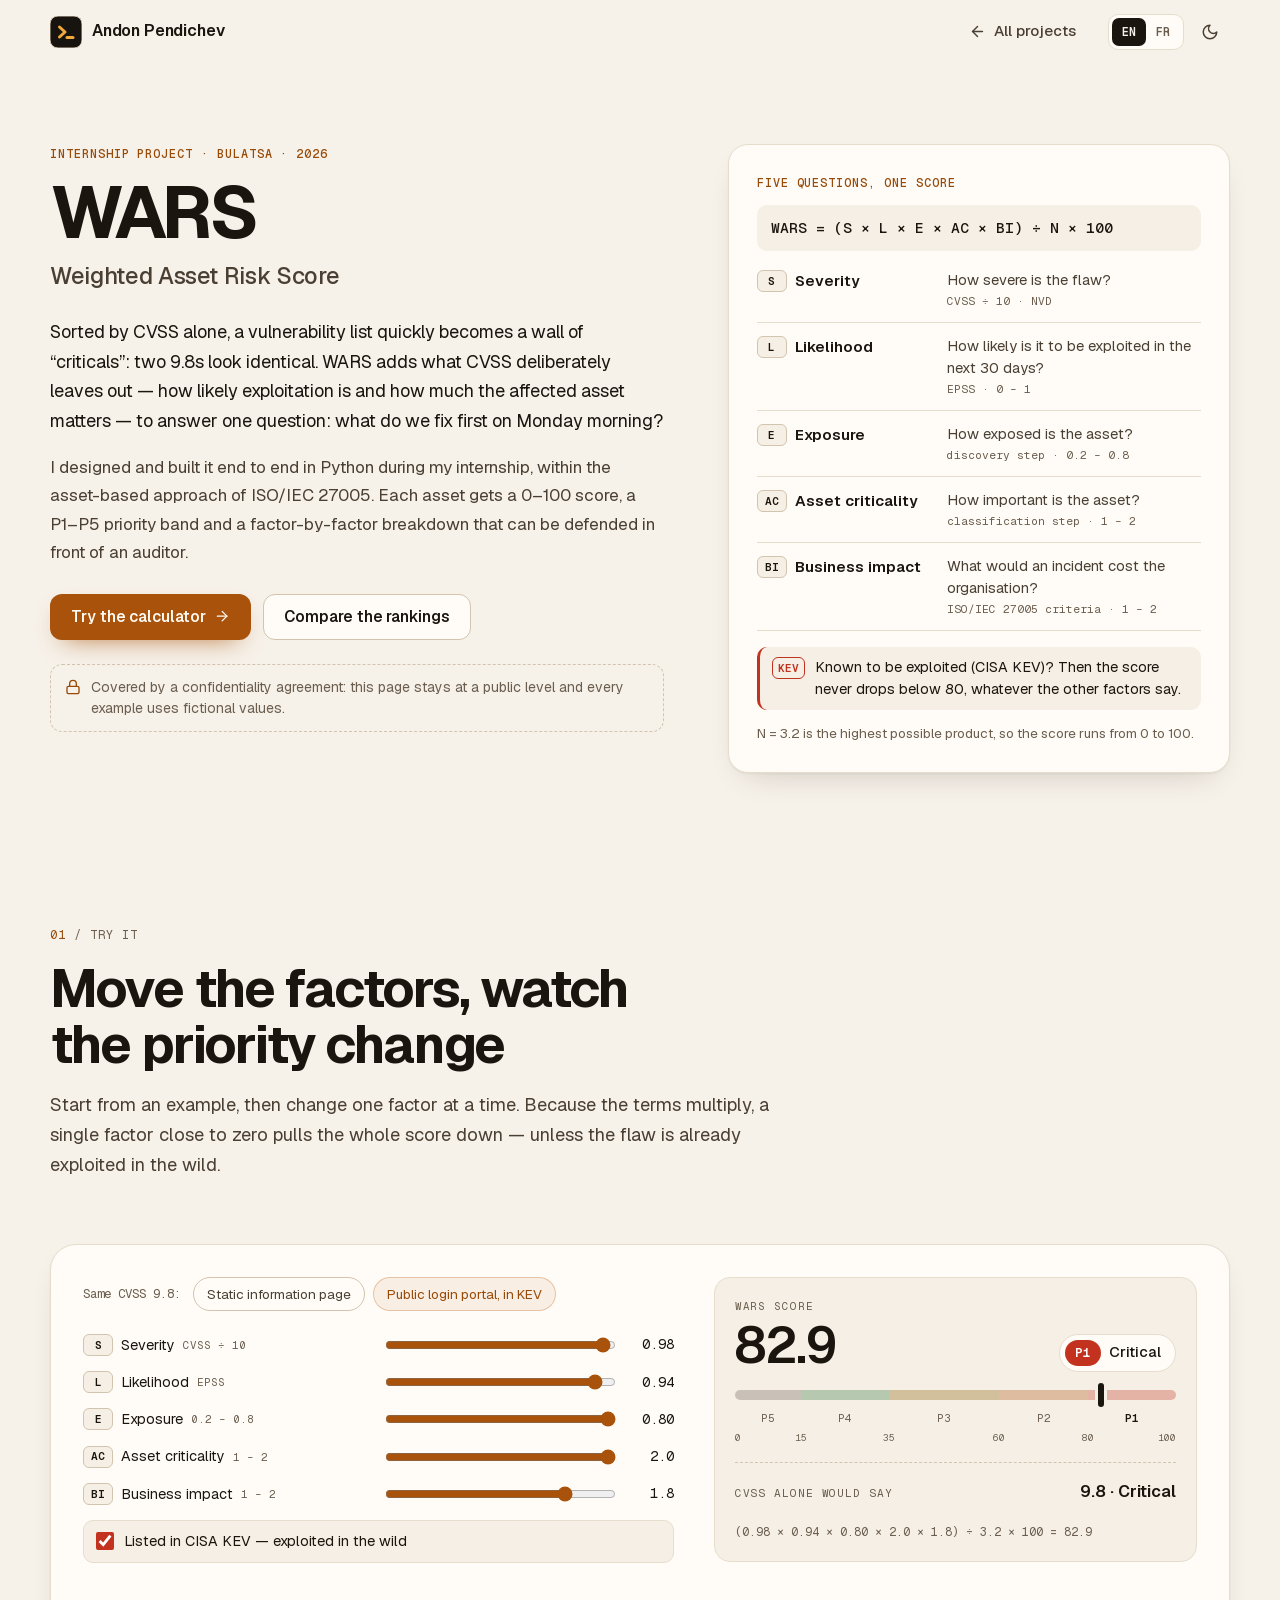
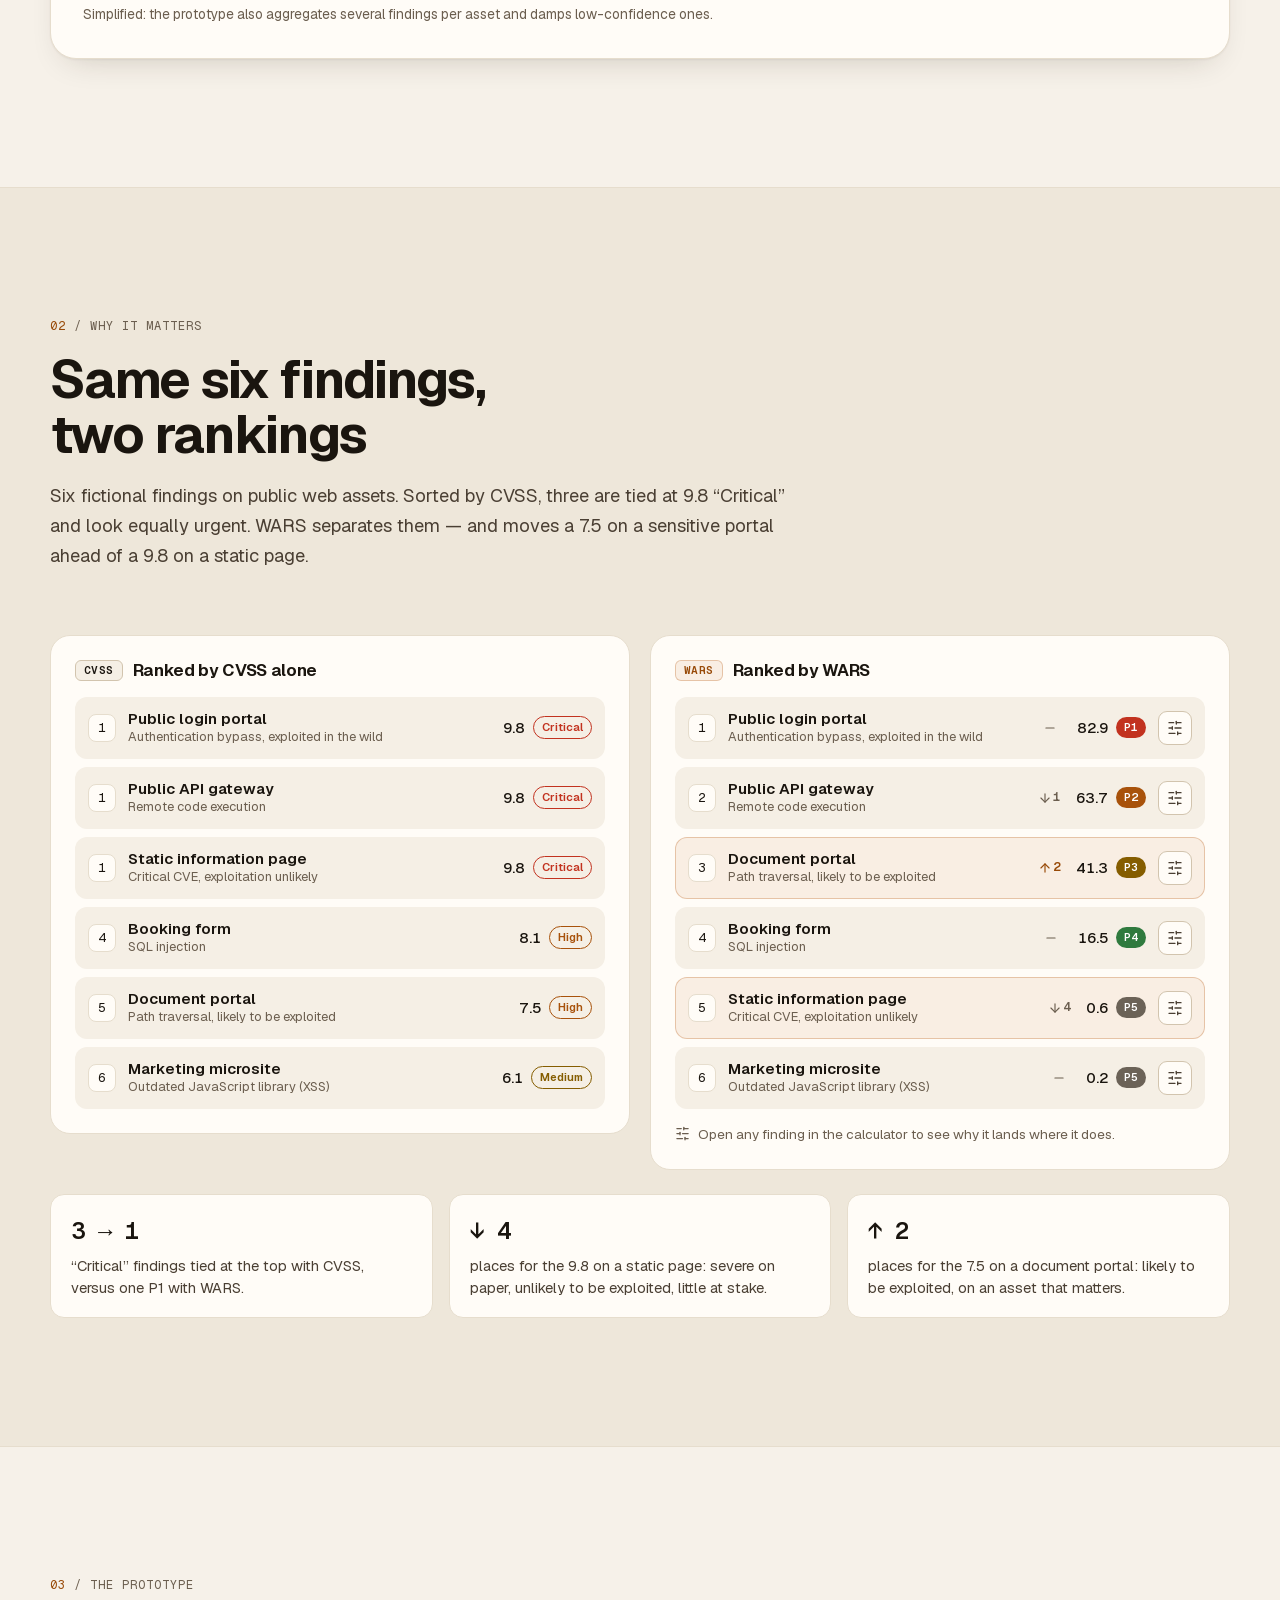
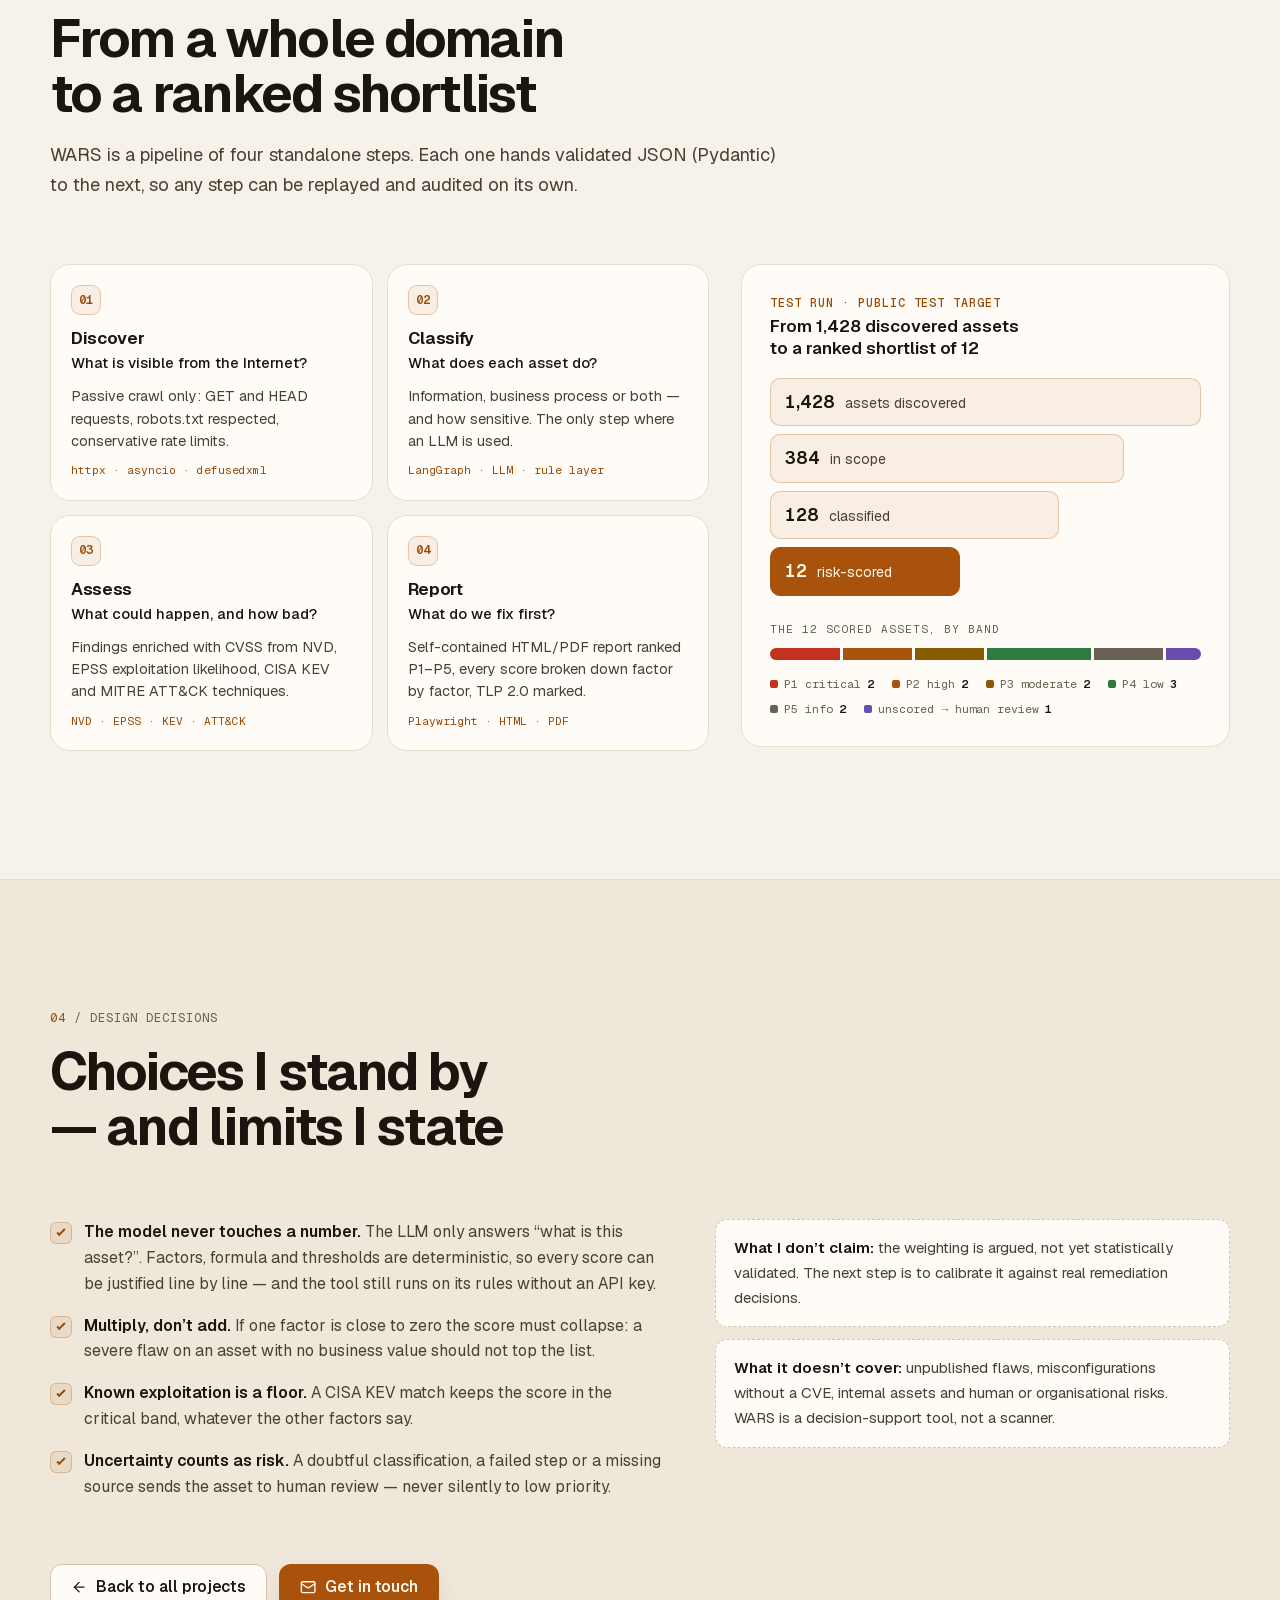
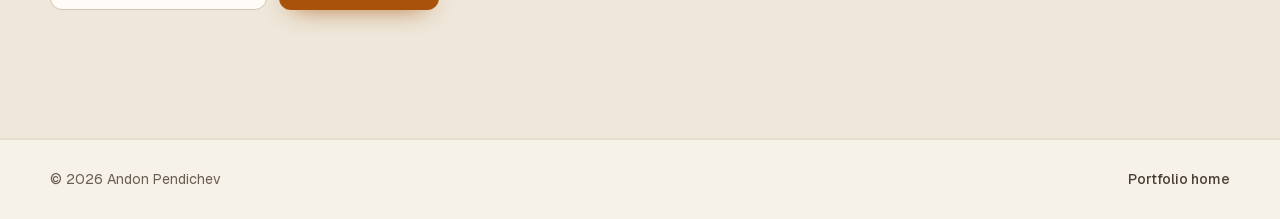
==== commit ab0b78cc: "WARS page: align a takeaway with its finding's wording Co-Authored-By: Claude Opus 5.5 <noreply@anth" ====
--- a/projects/wars/index.html
+++ b/projects/wars/index.html
@@ -262,7 +262,7 @@
 
         <ul class="takeaways">
           <li><strong class="mono">3 → 1</strong><span data-i18n="take.1">“Critical” findings tied at the top with CVSS, versus one P1 with WARS.</span></li>
-          <li><strong class="mono">↓ 4</strong><span data-i18n="take.2">places for the 9.8 on a static page: severe on paper, rarely exploited, little at stake.</span></li>
+          <li><strong class="mono">↓ 4</strong><span data-i18n="take.2">places for the 9.8 on a static page: severe on paper, unlikely to be exploited, little at stake.</span></li>
           <li><strong class="mono">↑ 2</strong><span data-i18n="take.3">places for the 7.5 on a document portal: likely to be exploited, on an asset that matters.</span></li>
         </ul>
       </div>
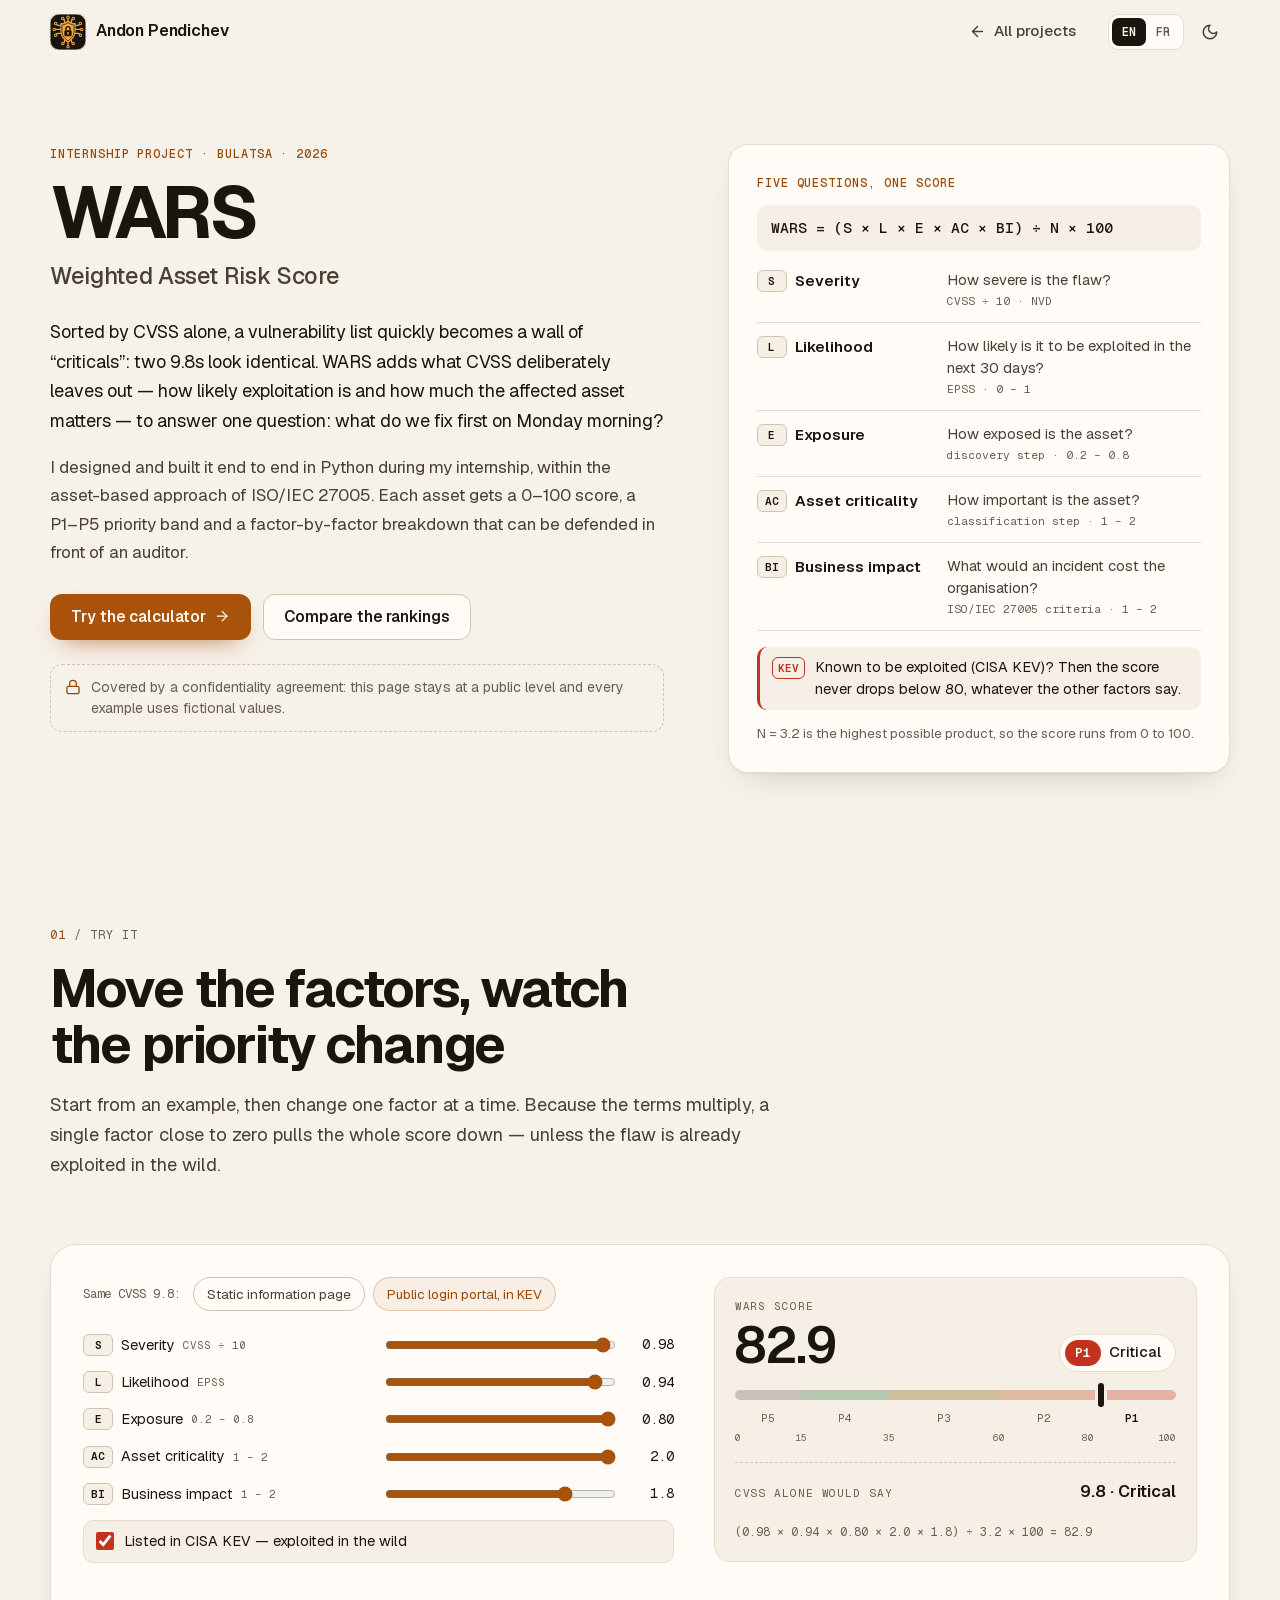
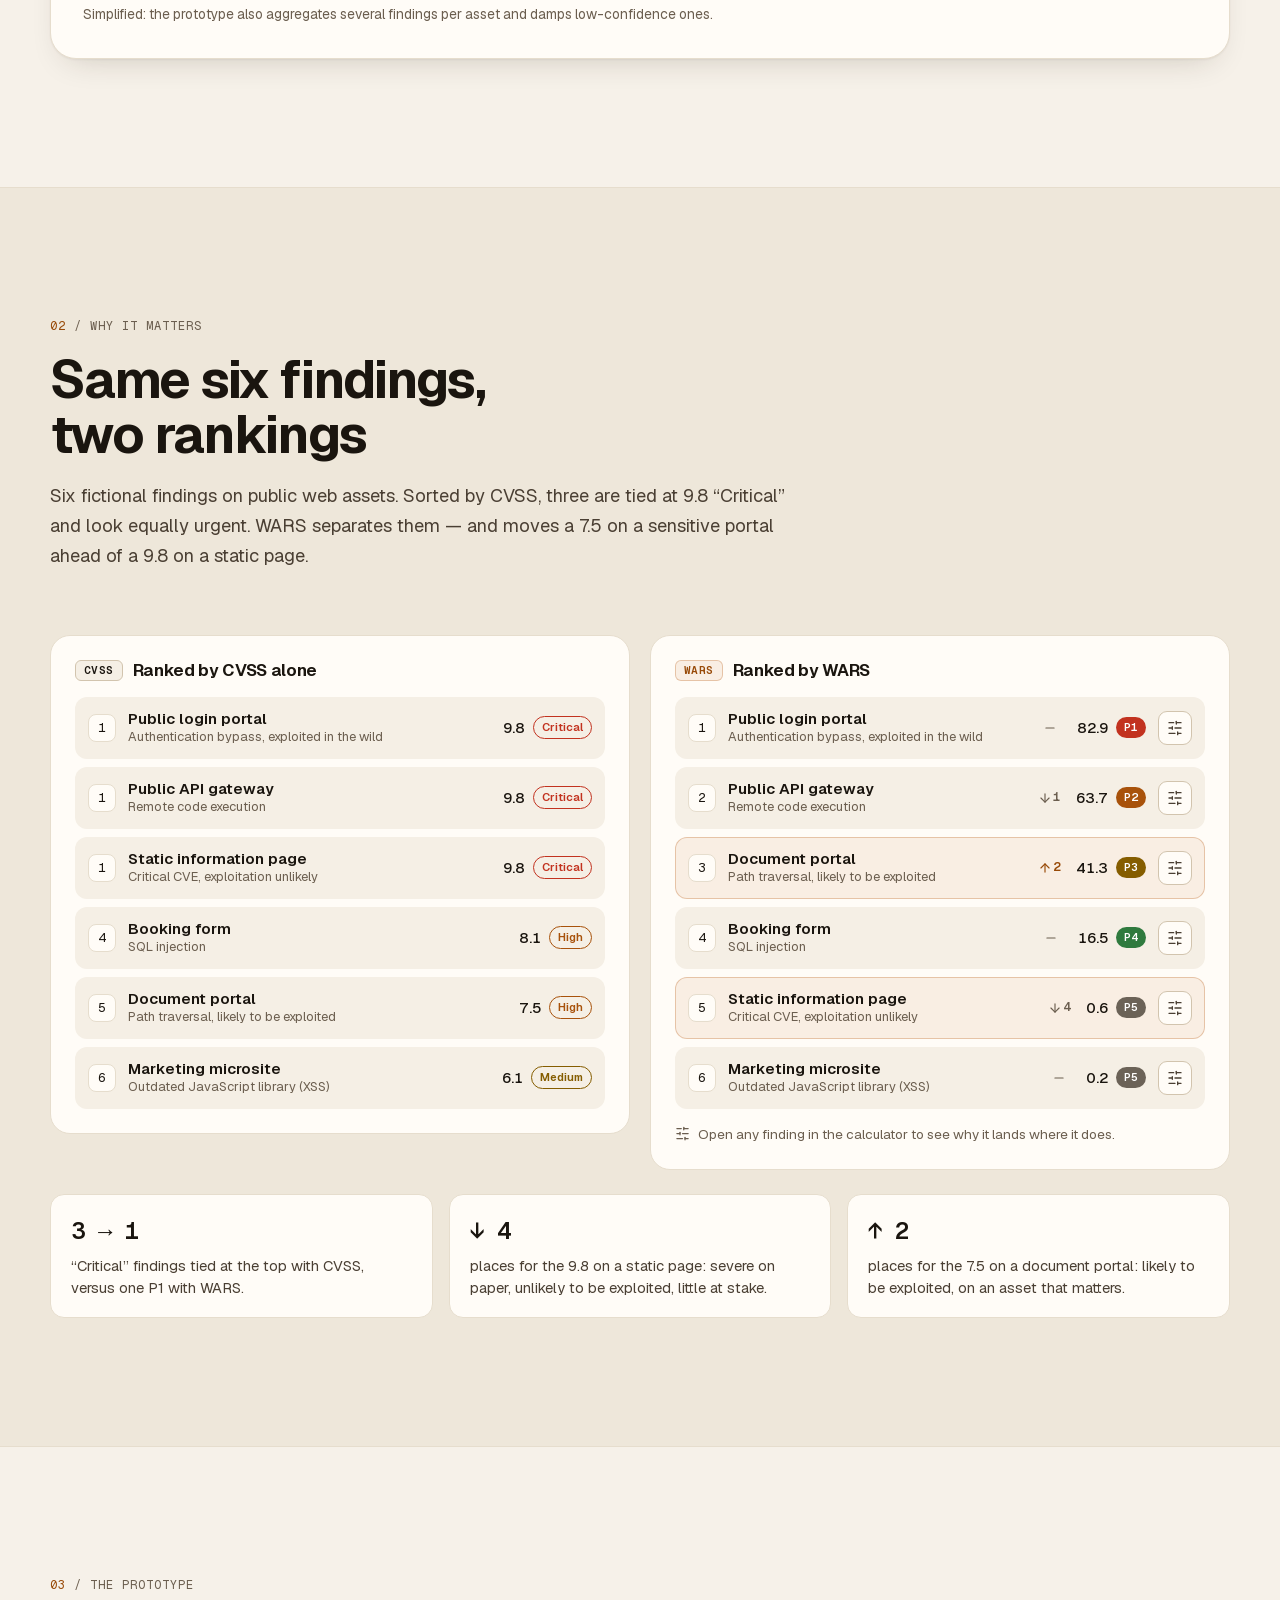
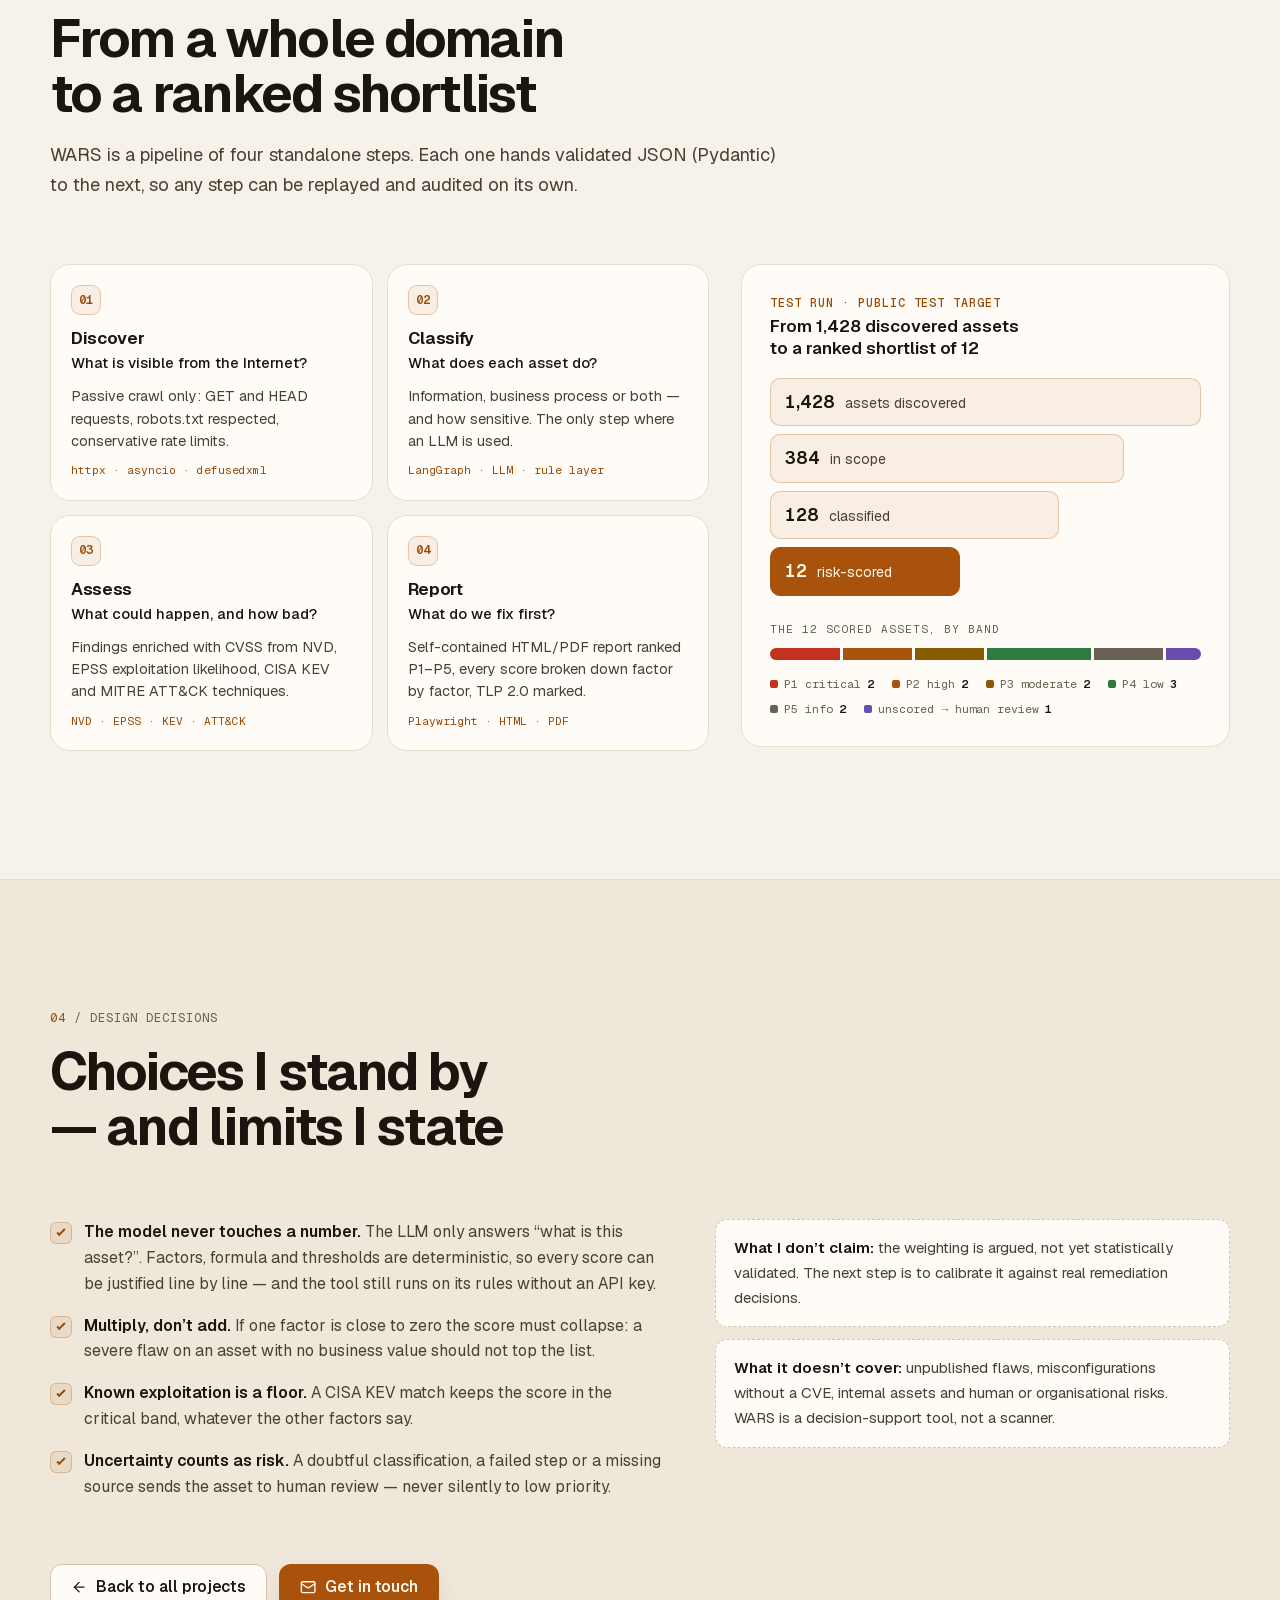
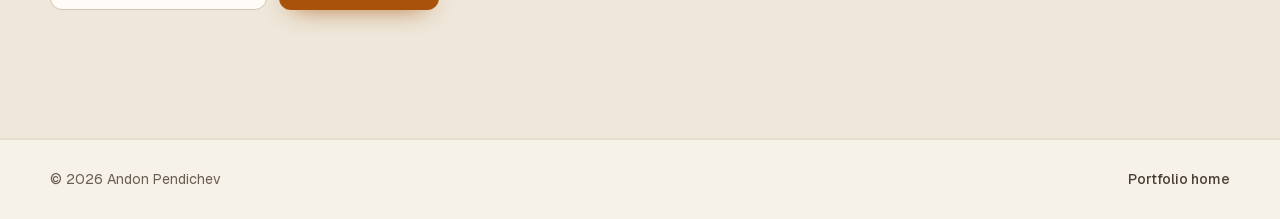
==== commit 81022bd7: "New logo: shield and padlock wired into circuit traces Replace the terminal-prompt mark with a cyber" ====
--- a/projects/wars/index.html
+++ b/projects/wars/index.html
@@ -53,7 +53,7 @@
   <header class="site-header" id="site-header">
     <div class="container header__inner">
       <a class="brand" href="../../" aria-label="Andon Pendichev — portfolio home" data-i18n-attr="aria-label:brand.aria">
-        <svg class="brand__mark" viewBox="0 0 64 64" aria-hidden="true" focusable="false"><rect width="64" height="64" rx="16"/><path d="m19 22 11 10-11 10"/><path d="M34 43h12"/></svg>
+        <svg class="brand__mark" viewBox="0 0 64 64" aria-hidden="true" focusable="false"><rect class="mk-tile" width="64" height="64" rx="16"/><path class="mk-trace" d="M18.6 20.4H13.4L10 17M18.6 27.4H7.6M19 34.3H13.4L10 37.7M45.4 20.4H50.6L54 17M45.4 27.4H56.4M45 34.3H50.6L54 37.7M32 11.4V5.9M25.9 14.5V11.2L22.6 7.9M38.1 14.5V11.2L41.4 7.9M32 51.6V58M25.8 46.1V49.5L22.8 52.5M38.2 46.1V49.5L41.2 52.5"/><circle class="mk-node" cx="10" cy="17" r="2.2"/><circle class="mk-node" cx="7.6" cy="27.4" r="2.2"/><circle class="mk-node" cx="10" cy="37.7" r="2.2"/><circle class="mk-node" cx="54" cy="17" r="2.2"/><circle class="mk-node" cx="56.4" cy="27.4" r="2.2"/><circle class="mk-node" cx="54" cy="37.7" r="2.2"/><circle class="mk-node" cx="32" cy="5.9" r="2.2"/><circle class="mk-node" cx="22.6" cy="7.9" r="2.2"/><circle class="mk-node" cx="41.4" cy="7.9" r="2.2"/><circle class="mk-node" cx="32" cy="58" r="2.2"/><circle class="mk-node" cx="22.8" cy="52.5" r="2.2"/><circle class="mk-node" cx="41.2" cy="52.5" r="2.2"/><path class="mk-shield" d="M32.0 11.34C27.97 14.36 23.38 15.93 19.23 16.16 18.78 16.16 18.56 16.49 18.56 16.94V30.38C18.56 40.12 24.5 46.4 32.0 51.66 39.5 46.4 45.44 40.12 45.44 30.38V16.94C45.44 16.49 45.22 16.16 44.77 16.16 40.62 15.93 36.03 14.36 32.0 11.34Z"/><path class="mk-inset" d="M32.0 11.34C27.97 14.36 23.38 15.93 19.23 16.16 18.78 16.16 18.56 16.49 18.56 16.94V30.38C18.56 40.12 24.5 46.4 32.0 51.66 39.5 46.4 45.44 40.12 45.44 30.38V16.94C45.44 16.49 45.22 16.16 44.77 16.16 40.62 15.93 36.03 14.36 32.0 11.34Z" transform="translate(32 31.5) scale(.8) translate(-32 -31.5)"/><rect class="mk-lock" x="25.5" y="28.92" width="12.99" height="10.75" rx="2.4"/><path class="mk-shackle" d="M28.3 28.92V26.02a3.70 3.70 0 0 1 7.39 0V28.92"/><circle class="mk-key" cx="32.0" cy="33.4" r="1.6"/><path class="mk-keyline" d="M32.0 33.80v2.9"/></svg>
         <span class="brand__name">Andon Pendichev</span>
       </a>
       <a class="back-link" href="../../#projects"><svg class="icon" aria-hidden="true"><use href="#i-arrow-left"/></svg><span data-i18n="nav.back">All projects</span></a>
--- a/assets/css/main.css
+++ b/assets/css/main.css
@@ -371,9 +371,17 @@
   font-weight: 600;
   letter-spacing: -0.01em;
 }
-.brand__mark { width: 32px; height: 32px; }
-.brand__mark rect { fill: var(--mark-bg); stroke: var(--line-strong); stroke-width: 2; }
-.brand__mark path { fill: none; stroke: var(--mark-fg); stroke-width: 6; stroke-linecap: round; stroke-linejoin: round; }
+/* Logo: a shield and padlock wired into circuit traces, amber on a dark tile in both themes. */
+.brand__mark { flex: none; width: 36px; height: 36px; }
+.mk-tile { fill: var(--mark-bg); stroke: var(--line-strong); stroke-width: 2; }
+.mk-trace { fill: none; stroke: var(--mark-fg); stroke-width: 2.3; stroke-linecap: round; stroke-linejoin: round; }
+.mk-node { fill: var(--mark-bg); stroke: var(--mark-fg); stroke-width: 1.8; }
+.mk-shield { fill: var(--mark-fg); }
+.mk-inset { fill: none; stroke: var(--mark-bg); stroke-width: 1.6; }
+.mk-lock { fill: var(--mark-bg); }
+.mk-shackle { fill: none; stroke: var(--mark-bg); stroke-width: 2.5; }
+.mk-key { fill: var(--mark-fg); }
+.mk-keyline { stroke: var(--mark-fg); stroke-width: 1.4; stroke-linecap: round; }
 .brand__name { font-size: 1rem; }
 
 .nav__list { display: flex; gap: 2px; }
